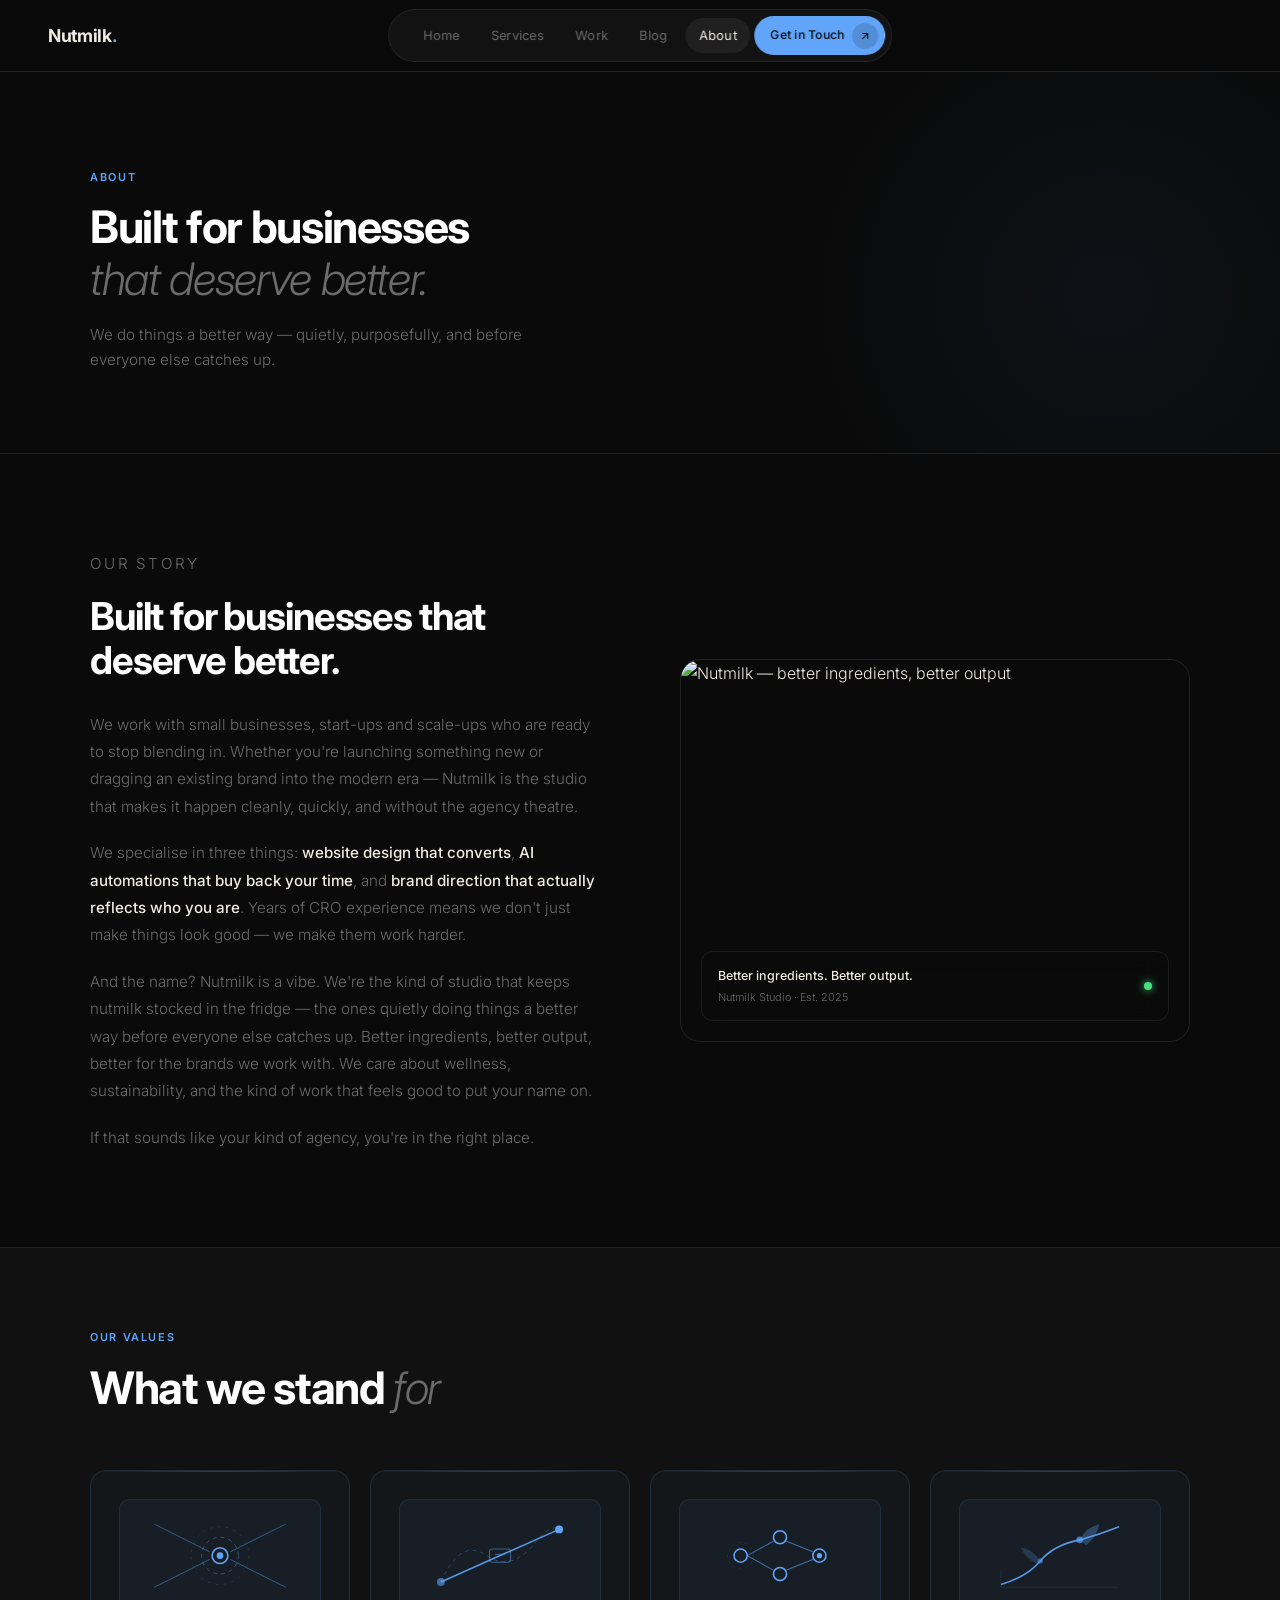
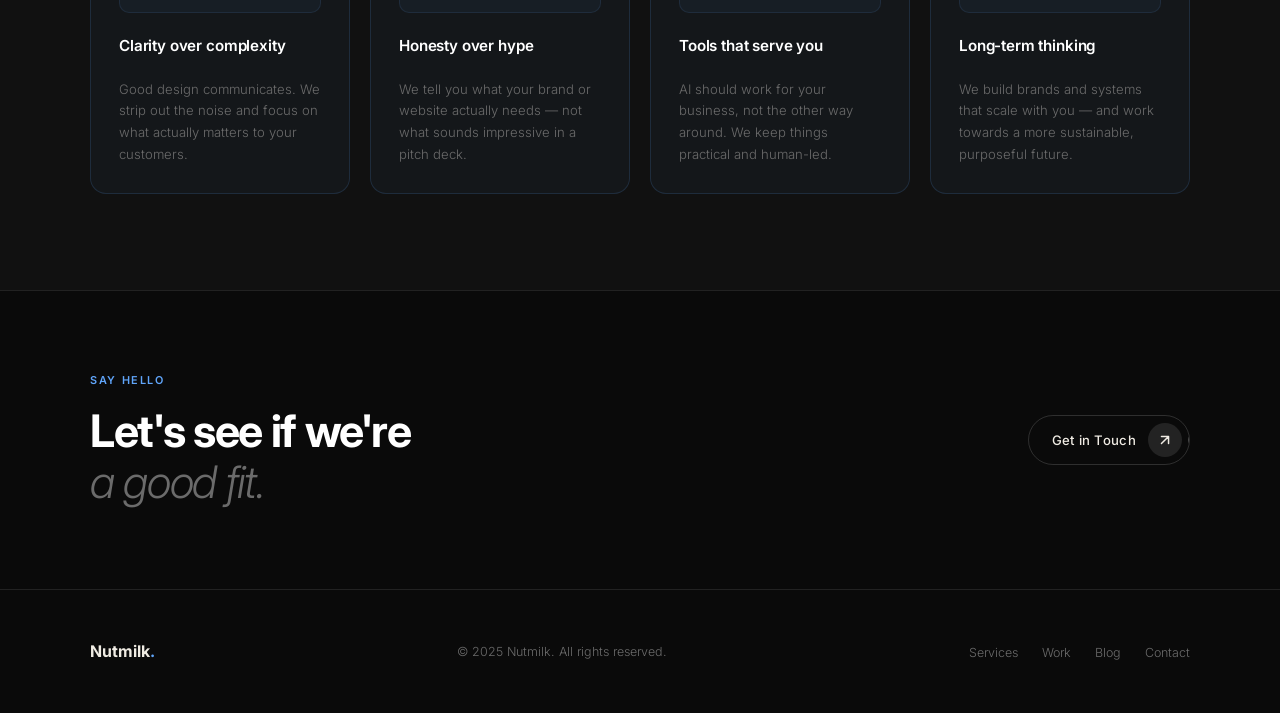
==== about.html @ 2cf490f9 "Update about.html" ====
<!DOCTYPE html>
<html lang="en">
<head>
  <meta charset="UTF-8" />
  <meta name="viewport" content="width=device-width, initial-scale=1.0" />
  <title>About — Nutmilk</title>
  <meta name="description" content="Nutmilk is a design and AI studio helping small businesses, start-ups and scale-ups grow with clarity and purpose." />
  <link rel="stylesheet" href="style.css" />
  <style>

    /* ── Page hero ─────────────────────────────── */
    .about-page-hero {
      padding: 6rem 2rem 5rem;
      border-bottom: 1px solid var(--border);
      position: relative;
      overflow: hidden;
    }
    .about-page-hero::before {
      content: '';
      position: absolute;
      top: -20%; right: -10%;
      width: 600px; height: 600px;
      background: radial-gradient(circle, rgba(96,165,250,0.05) 0%, transparent 70%);
      pointer-events: none;
    }
    .about-page-hero-inner {
      max-width: var(--max-w);
      margin: 0 auto;
    }

    /* ── Our Story ─────────────────────────────── */
    .story-section {
      padding: 6rem 2rem;
    }
    .story-inner {
      max-width: var(--max-w);
      margin: 0 auto;
      display: grid;
      grid-template-columns: 1fr 1fr;
      gap: 5rem;
      align-items: center;
    }
    .story-text {}
    .story-text .label { margin-bottom: 1rem; }
    .story-text h2 {
      font-size: clamp(1.8rem, 3vw, 2.6rem);
      font-weight: 700;
      letter-spacing: -0.03em;
      color: var(--white);
      line-height: 1.15;
      margin-bottom: 1.8rem;
    }
    .story-text p {
      font-size: 0.95rem;
      color: var(--text-muted);
      font-weight: 300;
      line-height: 1.8;
      margin-bottom: 1.2rem;
    }
    .story-text p:last-child { margin-bottom: 0; }
    .story-text strong { color: var(--text); font-weight: 500; }

    .story-image {
      position: relative;
    }
    .story-image-frame {
      width: 100%;
      aspect-ratio: 4/3;
      border-radius: 20px;
      overflow: hidden;
      border: 1px solid var(--border);
      position: relative;
    }
    .story-image-frame img {
      width: 100%;
      height: 100%;
      object-fit: cover;
      display: block;
    }
    .story-image-tag {
      position: absolute;
      bottom: 1.25rem;
      left: 1.25rem;
      right: 1.25rem;
      background: rgba(10,10,10,0.8);
      backdrop-filter: blur(12px);
      border: 1px solid rgba(255,255,255,0.08);
      border-radius: 12px;
      padding: 0.85rem 1rem;
      display: flex;
      align-items: center;
      justify-content: space-between;
    }
    .story-image-tag-text {
      font-size: 0.78rem;
      color: var(--text);
      font-weight: 500;
    }
    .story-image-tag-sub {
      font-size: 0.68rem;
      color: var(--text-muted);
      margin-top: 0.1rem;
      font-weight: 300;
    }
    .story-image-tag-dot {
      width: 8px; height: 8px;
      border-radius: 50%;
      background: #4ade80;
      box-shadow: 0 0 8px #4ade80;
      flex-shrink: 0;
      animation: pulse-green 2s ease infinite;
    }
    @keyframes pulse-green {
      0%, 100% { opacity: 1; }
      50% { opacity: 0.4; }
    }

    /* ── Values ────────────────────────────────── */
    .values-section {
      padding: 5rem 2rem 6rem;
      background: var(--bg-2);
      border-top: 1px solid var(--border);
    }
    .values-inner {
      max-width: var(--max-w);
      margin: 0 auto;
    }
    .values-header {
      margin-bottom: 3.5rem;
    }
    .values-grid {
      display: grid;
      grid-template-columns: repeat(4, 1fr);
      gap: 1.25rem;
    }
    .value-card {
      background: var(--accent-fill);
      border: 1px solid var(--accent-glow);
      border-radius: 16px;
      padding: 1.75rem;
      display: flex;
      flex-direction: column;
      gap: 1.25rem;
      position: relative;
      overflow: hidden;
      transition: border-color 0.3s, transform 0.3s var(--ease), background 0.3s;
    }
    .value-card::before {
      content: '';
      position: absolute;
      top: 0; left: 0; right: 0;
      height: 1px;
      background: linear-gradient(90deg, transparent, rgba(96,165,250,0.3), transparent);
    }
    .value-card:hover {
      background: rgba(96,165,250,0.07);
      border-color: rgba(96,165,250,0.3);
      transform: translateY(-3px);
    }
    .value-illustration {
      width: 100%;
      aspect-ratio: 16/9;
      border-radius: 10px;
      overflow: hidden;
      background: rgba(96,165,250,0.05);
      border: 1px solid rgba(96,165,250,0.1);
      display: flex;
      align-items: center;
      justify-content: center;
    }
    .value-illustration svg {
      width: 80%;
      height: 80%;
    }
    .value-card h4 {
      font-size: 0.95rem;
      font-weight: 600;
      color: var(--white);
      letter-spacing: -0.01em;
    }
    .value-card p {
      font-size: 0.82rem;
      color: var(--text-muted);
      font-weight: 300;
      line-height: 1.65;
    }

    /* ── CTA ───────────────────────────────────── */
    .about-cta {
      padding: 5rem 2rem;
      border-top: 1px solid var(--border);
    }
    .about-cta-inner {
      max-width: var(--max-w);
      margin: 0 auto;
      display: flex;
      align-items: center;
      justify-content: space-between;
      flex-wrap: wrap;
      gap: 2rem;
    }

    /* ── Responsive ────────────────────────────── */
    @media (max-width: 900px) {
      .values-grid { grid-template-columns: repeat(2, 1fr); }
    }
    @media (max-width: 768px) {
      .story-inner { grid-template-columns: 1fr; gap: 3rem; }
      .values-grid { grid-template-columns: 1fr 1fr; }
      .about-cta-inner { flex-direction: column; }
    }
    @media (max-width: 480px) {
      .values-grid { grid-template-columns: 1fr; }
    }
  </style>
</head>
<body>

  <nav>
    <a href="index.html" class="nav-logo">Nutmilk<span>.</span></a>
    <div class="nav-pill">
      <a href="index.html">Home</a>
      <a href="services.html">Services</a>
      <a href="work.html">Work</a>
      <a href="blog.html">Blog</a>
      <a href="about.html" class="active">About</a>
      <a href="contact.html" class="nav-cta"><span class="nav-cta-text">Get in Touch</span><span class="nav-cta-icon"><svg width="10" height="10" viewBox="0 0 14 14" fill="none"><path d="M2 7H12M12 7L7 2M12 7L7 12" stroke="currentColor" stroke-width="1.5" stroke-linecap="round" stroke-linejoin="round"/></svg></span></a>
    </div>
    <button class="nav-toggle" aria-label="Toggle menu" onclick="document.getElementById('mobileMenu').classList.toggle('open')">
      <span></span><span></span><span></span>
    </button>
  </nav>
  <div class="nav-mobile-menu" id="mobileMenu">
    <a href="index.html">Home</a>
    <a href="services.html">Services</a>
    <a href="work.html">Our Work</a>
    <a href="blog.html">Blog</a>
    <a href="about.html">About</a>
    <a href="contact.html">Get in Touch</a>
  </div>

  <main>

    <!-- PAGE HERO -->
    <div class="about-page-hero">
      <div class="about-page-hero-inner">
        <p class="label">About</p>
        <h1 class="section-title">Built for businesses<br /><em>that deserve better.</em></h1>
        <p class="section-sub">We do things a better way — quietly, purposefully, and before everyone else catches up.</p>
      </div>
    </div>

    <!-- OUR STORY -->
    <section class="story-section">
      <div class="story-inner">
        <div class="story-text">
          <p class="label">Our Story</p>
          <h2>Built for businesses that deserve better.</h2>
          <p>We work with small businesses, start-ups and scale-ups who are ready to stop blending in. Whether you're launching something new or dragging an existing brand into the modern era — Nutmilk is the studio that makes it happen cleanly, quickly, and without the agency theatre.</p>
          <p>We specialise in three things: <strong>website design that converts</strong>, <strong>AI automations that buy back your time</strong>, and <strong>brand direction that actually reflects who you are</strong>. Years of CRO experience means we don't just make things look good — we make them work harder.</p>
          <p>And the name? Nutmilk is a vibe. We're the kind of studio that keeps nutmilk stocked in the fridge — the ones quietly doing things a better way before everyone else catches up. Better ingredients, better output, better for the brands we work with. We care about wellness, sustainability, and the kind of work that feels good to put your name on.</p>
          <p>If that sounds like your kind of agency, you're in the right place.</p>
        </div>
        <div class="story-image">
          <div class="story-image-frame">
            <img src="images/about-fridge.png" alt="Nutmilk — better ingredients, better output" />
            <div class="story-image-tag">
              <div>
                <div class="story-image-tag-text">Better ingredients. Better output.</div>
                <div class="story-image-tag-sub">Nutmilk Studio · Est. 2025</div>
              </div>
              <div class="story-image-tag-dot"></div>
            </div>
          </div>
        </div>
      </div>
    </section>

    <!-- VALUES -->
    <section class="values-section">
      <div class="values-inner">
        <div class="values-header">
          <p class="label">Our Values</p>
          <h2 class="section-title">What we stand <em>for</em></h2>
        </div>
        <div class="values-grid">

          <!-- Value 1: Clarity -->
          <div class="value-card">
            <div class="value-illustration">
              <svg viewBox="0 0 120 68" fill="none" xmlns="http://www.w3.org/2000/svg">
                <!-- Abstract clarity: converging lines to a single point -->
                <circle cx="60" cy="34" r="6" stroke="#60a5fa" stroke-width="1.2"/>
                <circle cx="60" cy="34" r="14" stroke="#60a5fa" stroke-width="0.6" stroke-dasharray="3 3" opacity="0.5"/>
                <circle cx="60" cy="34" r="22" stroke="#60a5fa" stroke-width="0.4" stroke-dasharray="2 4" opacity="0.3"/>
                <line x1="10" y1="10" x2="52" y2="31" stroke="#60a5fa" stroke-width="0.8" opacity="0.4"/>
                <line x1="10" y1="58" x2="52" y2="37" stroke="#60a5fa" stroke-width="0.8" opacity="0.4"/>
                <line x1="110" y1="10" x2="68" y2="31" stroke="#60a5fa" stroke-width="0.8" opacity="0.4"/>
                <line x1="110" y1="58" x2="68" y2="37" stroke="#60a5fa" stroke-width="0.8" opacity="0.4"/>
                <circle cx="60" cy="34" r="2.5" fill="#60a5fa"/>
              </svg>
            </div>
            <h4>Clarity over complexity</h4>
            <p>Good design communicates. We strip out the noise and focus on what actually matters to your customers.</p>
          </div>

          <!-- Value 2: Honesty -->
          <div class="value-card">
            <div class="value-illustration">
              <svg viewBox="0 0 120 68" fill="none" xmlns="http://www.w3.org/2000/svg">
                <!-- Abstract honesty: two paths, one direct -->
                <path d="M15 54 Q30 20 50 34 Q70 48 90 20 Q100 10 105 14" stroke="#60a5fa" stroke-width="0.7" stroke-dasharray="3 3" opacity="0.35"/>
                <path d="M15 54 L105 14" stroke="#60a5fa" stroke-width="1.2" opacity="0.9"/>
                <circle cx="15" cy="54" r="3" fill="#60a5fa" opacity="0.6"/>
                <circle cx="105" cy="14" r="3" fill="#60a5fa"/>
                <rect x="52" y="29" width="16" height="10" rx="2" fill="none" stroke="#60a5fa" stroke-width="0.8" opacity="0.5"/>
                <line x1="56" y1="33" x2="64" y2="33" stroke="#60a5fa" stroke-width="0.8" opacity="0.5"/>
              </svg>
            </div>
            <h4>Honesty over hype</h4>
            <p>We tell you what your brand or website actually needs — not what sounds impressive in a pitch deck.</p>
          </div>

          <!-- Value 3: Tools -->
          <div class="value-card">
            <div class="value-illustration">
              <svg viewBox="0 0 120 68" fill="none" xmlns="http://www.w3.org/2000/svg">
                <!-- Abstract AI/tools: circuit nodes -->
                <circle cx="30" cy="34" r="5" stroke="#60a5fa" stroke-width="1.2"/>
                <circle cx="60" cy="20" r="5" stroke="#60a5fa" stroke-width="1.2"/>
                <circle cx="60" cy="48" r="5" stroke="#60a5fa" stroke-width="1.2"/>
                <circle cx="90" cy="34" r="5" stroke="#60a5fa" stroke-width="1.2"/>
                <circle cx="90" cy="34" r="2" fill="#60a5fa"/>
                <line x1="35" y1="34" x2="55" y2="23" stroke="#60a5fa" stroke-width="0.8" opacity="0.6"/>
                <line x1="35" y1="34" x2="55" y2="45" stroke="#60a5fa" stroke-width="0.8" opacity="0.6"/>
                <line x1="65" y1="23" x2="85" y2="31" stroke="#60a5fa" stroke-width="0.8" opacity="0.6"/>
                <line x1="65" y1="45" x2="85" y2="37" stroke="#60a5fa" stroke-width="0.8" opacity="0.6"/>
                <circle cx="30" cy="34" r="10" stroke="#60a5fa" stroke-width="0.4" stroke-dasharray="2 3" opacity="0.25"/>
              </svg>
            </div>
            <h4>Tools that serve you</h4>
            <p>AI should work for your business, not the other way around. We keep things practical and human-led.</p>
          </div>

          <!-- Value 4: Sustainability -->
          <div class="value-card">
            <div class="value-illustration">
              <svg viewBox="0 0 120 68" fill="none" xmlns="http://www.w3.org/2000/svg">
                <!-- Abstract growth/sustainability: upward curve with leaves -->
                <path d="M15 56 Q35 50 45 38 Q55 26 75 22 Q90 18 105 12" stroke="#60a5fa" stroke-width="1.2" opacity="0.9"/>
                <path d="M75 22 Q80 12 90 10 Q88 20 80 26 Q78 24 75 22Z" fill="#60a5fa" opacity="0.3"/>
                <path d="M45 38 Q38 28 30 28 Q34 36 42 40 Q44 40 45 38Z" fill="#60a5fa" opacity="0.2"/>
                <circle cx="75" cy="22" r="2.5" fill="#60a5fa" opacity="0.7"/>
                <circle cx="45" cy="38" r="2" fill="#60a5fa" opacity="0.5"/>
                <line x1="15" y1="58" x2="105" y2="58" stroke="#60a5fa" stroke-width="0.5" opacity="0.2"/>
                <line x1="15" y1="44" x2="15" y2="58" stroke="#60a5fa" stroke-width="0.5" opacity="0.2"/>
              </svg>
            </div>
            <h4>Long-term thinking</h4>
            <p>We build brands and systems that scale with you — and work towards a more sustainable, purposeful future.</p>
          </div>

        </div>
      </div>
    </section>

    <!-- CTA -->
    <div class="about-cta">
      <div class="about-cta-inner">
        <div>
          <p class="label">Say hello</p>
          <h2 class="section-title" style="margin-bottom:0;">Let's see if we're<br /><em>a good fit.</em></h2>
        </div>
        <a href="contact.html" class="btn-pill">
          <span class="btn-pill-text">Get in Touch</span>
          <span class="btn-pill-icon">
            <svg width="14" height="14" viewBox="0 0 14 14" fill="none"><path d="M2 7H12M12 7L7 2M12 7L7 12" stroke="currentColor" stroke-width="1.5" stroke-linecap="round" stroke-linejoin="round"/></svg>
          </span>
        </a>
      </div>
    </div>

  </main>

  <footer>
    <div class="footer-inner">
      <div class="footer-logo">Nutmilk<span>.</span></div>
      <p class="footer-copy">&copy; 2025 Nutmilk. All rights reserved.</p>
      <ul class="footer-links">
        <li><a href="services.html">Services</a></li>
        <li><a href="work.html">Work</a></li>
        <li><a href="blog.html">Blog</a></li>
        <li><a href="contact.html">Contact</a></li>
      </ul>
    </div>
  </footer>

</body>
</html>
---- style.css ----
@import url('https://fonts.googleapis.com/css2?family=Inter:wght@300;400;500;600;700&display=swap');

/* ── Variables ─────────────────────────────────── */
:root {
  --bg:        #0a0a0a;
  --bg-2:      #111111;
  --bg-3:      #181818;
  --border:    #222222;
  --text:      #f0ece4;
  --text-muted:#6b6b6b;
  --accent:    #60a5fa;
  --accent-dim:#3b82f6;
  --accent-glow: rgba(96, 165, 250, 0.15);
  --accent-fill: rgba(96, 165, 250, 0.04);
  --white:     #ffffff;

  --font-display: 'Inter', sans-serif;
  --font-body:    'Inter', sans-serif;

  --max-w: 1100px;
  --nav-h: 72px;

  --ease: cubic-bezier(0.16, 1, 0.3, 1);
}

/* ── Reset ─────────────────────────────────────── */
*, *::before, *::after { box-sizing: border-box; margin: 0; padding: 0; }
html { scroll-behavior: smooth; }
body {
  background: var(--bg);
  color: var(--text);
  font-family: var(--font-body);
  font-size: 1rem;
  line-height: 1.7;
  font-weight: 300;
  -webkit-font-smoothing: antialiased;
}
img { display: block; max-width: 100%; }
a { color: inherit; text-decoration: none; }
ul { list-style: none; }

/* ── Nav ───────────────────────────────────────── */
nav {
  position: fixed;
  top: 0; left: 0; right: 0;
  z-index: 100;
  height: var(--nav-h);
  display: flex;
  align-items: center;
  justify-content: space-between;
  padding: 0 3rem;
  background: rgba(10,10,10,0.95);
  backdrop-filter: blur(16px);
  -webkit-backdrop-filter: blur(16px);
  border-bottom: 1px solid var(--border);
  transition: background 0.3s;
}
.nav-logo {
  font-family: var(--font-body);
  font-size: 1.1rem;
  font-weight: 700;
  letter-spacing: -0.02em;
  color: var(--text);
  z-index: 2;
}
.nav-logo span { color: var(--accent); }

/* Floating pill */
.nav-pill {
  position: absolute;
  left: 50%;
  transform: translateX(-50%);
  display: flex;
  align-items: center;
  gap: 0.25rem;
  background: rgba(20,20,20,0.85);
  backdrop-filter: blur(16px);
  border: 1px solid rgba(255,255,255,0.08);
  border-radius: 999px;
  padding: 0.35rem 0.35rem 0.35rem 1.25rem;
}
.nav-pill a {
  font-size: 0.8rem;
  font-weight: 400;
  letter-spacing: 0.02em;
  color: var(--text-muted);
  padding: 0.4rem 0.85rem;
  border-radius: 999px;
  transition: color 0.2s, background 0.2s;
  white-space: nowrap;
}
.nav-pill a:hover,
.nav-pill a.active {
  color: var(--text);
  background: rgba(255,255,255,0.06);
}
.nav-pill .nav-cta {
  position: relative !important;
  display: inline-flex !important;
  align-items: center !important;
  gap: 0.5rem !important;
  font-size: 0.75rem !important;
  font-weight: 500 !important;
  color: var(--bg) !important;
  background: var(--accent) !important;
  padding: 0.42rem 0.42rem 0.42rem 1rem !important;
  border-radius: 999px !important;
  letter-spacing: 0.02em !important;
  overflow: hidden !important;
  transition: background 0.2s !important;
  white-space: nowrap !important;
}
.nav-pill .nav-cta::before {
  content: '' !important;
  position: absolute !important;
  inset: 0 !important;
  background: #ffffff !important;
  transform: translateX(100%) !important;
  transition: transform 0.4s cubic-bezier(0.16, 1, 0.3, 1) !important;
  border-radius: 999px !important;
}
.nav-pill .nav-cta:hover::before { transform: translateX(0) !important; }
.nav-pill .nav-cta:hover { color: var(--bg) !important; background: var(--accent) !important; }
.nav-cta-text { position: relative; z-index: 1; }
.nav-cta-icon {
  position: relative;
  z-index: 1;
  display: inline-flex;
  align-items: center;
  justify-content: center;
  width: 26px;
  height: 26px;
  border-radius: 50%;
  background: rgba(0,0,0,0.15);
  flex-shrink: 0;
  transition: background 0.3s;
}
.nav-cta-icon svg {
  transform: rotate(-45deg);
  transition: transform 0.4s cubic-bezier(0.16, 1, 0.3, 1);
}
.nav-pill .nav-cta:hover .nav-cta-icon { background: rgba(0,0,0,0.2); }
.nav-pill .nav-cta:hover .nav-cta-icon svg { transform: rotate(0deg); }

/* Mobile nav toggle */
.nav-toggle {
  display: none;
  flex-direction: column;
  gap: 5px;
  cursor: pointer;
  background: none;
  border: none;
  padding: 4px;
  z-index: 2;
}
.nav-toggle span {
  display: block;
  width: 24px;
  height: 1.5px;
  background: var(--text);
  transition: transform 0.3s var(--ease), opacity 0.3s;
}
.nav-mobile-menu {
  display: none;
  flex-direction: column;
  position: fixed;
  top: var(--nav-h);
  left: 0; right: 0;
  background: rgba(10,10,10,0.97);
  backdrop-filter: blur(16px);
  -webkit-backdrop-filter: blur(16px);
  border-bottom: 1px solid var(--border);
  padding: 1.5rem 2rem 2rem;
  gap: 1.25rem;
  z-index: 99;
}
.nav-mobile-menu.open { display: flex; }
.nav-mobile-menu a {
  font-size: 0.9rem;
  color: var(--text-muted);
  font-weight: 400;
}
.nav-mobile-menu a:hover { color: var(--text); }

/* ── Page wrapper ──────────────────────────────── */
main { padding-top: var(--nav-h); }
.container {
  max-width: var(--max-w);
  margin: 0 auto;
  padding: 0 2rem;
}
.section { padding: 6rem 0; }
.section-sm { padding: 3rem 0; }

/* ── Hero ──────────────────────────────────────── */
.hero {
  min-height: calc(100vh - var(--nav-h));
  display: flex;
  align-items: center;
  position: relative;
  overflow: hidden;
  padding: 5rem 2rem 4rem;
}
.hero::before {
  content: '';
  position: absolute;
  top: -20%;
  right: -5%;
  width: 700px;
  height: 700px;
  background: radial-gradient(circle, rgba(96,165,250,0.05) 0%, transparent 65%);
  pointer-events: none;
}
.hero::after {
  content: '';
  position: absolute;
  bottom: -20%;
  left: -5%;
  width: 500px;
  height: 500px;
  background: radial-gradient(circle, rgba(96,165,250,0.03) 0%, transparent 70%);
  pointer-events: none;
}
.hero-inner {
  max-width: var(--max-w);
  margin: 0 auto;
  width: 100%;
  display: grid;
  grid-template-columns: 1fr 1fr;
  gap: 4rem;
  align-items: center;
}
.hero-left {}
.hero-right {
  position: relative;
}
.hero-image-frame {
  width: 100%;
  aspect-ratio: 3/4;
  border-radius: 24px;
  background: var(--bg-3);
  border: 1px solid var(--border);
  overflow: hidden;
  position: relative;
}
.hero-image-frame img {
  width: 100%;
  height: 100%;
  object-fit: cover;
}
.hero-image-placeholder {
  width: 100%;
  height: 100%;
  display: flex;
  flex-direction: column;
  align-items: center;
  justify-content: center;
  gap: 0.75rem;
  color: var(--text-muted);
}
.hero-image-placeholder svg {
  opacity: 0.3;
}
.hero-image-placeholder p {
  font-size: 0.72rem;
  letter-spacing: 0.1em;
  text-transform: uppercase;
  opacity: 0.4;
}
.hero-image-tag {
  position: absolute;
  bottom: 1.25rem;
  left: 1.25rem;
  right: 1.25rem;
  background: rgba(10,10,10,0.75);
  backdrop-filter: blur(12px);
  border: 1px solid rgba(255,255,255,0.08);
  border-radius: 12px;
  padding: 0.85rem 1rem;
  display: flex;
  align-items: center;
  justify-content: space-between;
}
.hero-image-tag-text {
  font-size: 0.78rem;
  color: var(--text);
  font-weight: 500;
}
.hero-image-tag-sub {
  font-size: 0.68rem;
  color: var(--text-muted);
  margin-top: 0.1rem;
}
.hero-image-tag-dot {
  width: 8px;
  height: 8px;
  border-radius: 50%;
  background: #4ade80;
  box-shadow: 0 0 8px #4ade80;
  flex-shrink: 0;
}

/* ── Buttons ───────────────────────────────────── */
.btn {
  display: inline-block;
  padding: 0.85rem 2rem;
  font-family: var(--font-body);
  font-size: 0.8rem;
  font-weight: 500;
  letter-spacing: 0.04em;
  border-radius: 999px;
  transition: all 0.2s var(--ease);
  cursor: pointer;
  border: none;
}
.btn-primary { background: var(--accent); color: var(--bg); }
.btn-primary:hover { background: var(--accent-dim); }
.btn-ghost {
  background: transparent;
  color: var(--text-muted);
  border: 1px solid var(--border);
}
.btn-ghost:hover { border-color: rgba(255,255,255,0.2); color: var(--text); }

/* Pill CTA button */
.btn-pill {
  position: relative;
  display: inline-flex;
  align-items: center;
  justify-content: space-between;
  gap: 0.75rem;
  background: transparent;
  border: 1px solid rgba(255,255,255,0.15);
  border-radius: 999px;
  padding: 0.45rem 0.45rem 0.45rem 1.4rem;
  font-family: var(--font-body);
  font-size: 0.82rem;
  font-weight: 500;
  letter-spacing: 0.02em;
  color: var(--text);
  overflow: hidden;
  transition: border-color 0.3s, color 0.3s;
  cursor: pointer;
  text-decoration: none;
}
.btn-pill::before {
  content: '';
  position: absolute;
  inset: 0;
  background: #ffffff;
  transform: translateX(100%);
  transition: transform 0.4s cubic-bezier(0.16, 1, 0.3, 1);
  border-radius: 999px;
}
.btn-pill:hover::before { transform: translateX(0); }
.btn-pill:hover { border-color: #ffffff; color: #0a0a0a; }
.btn-pill-text {
  position: relative;
  z-index: 1;
  transition: color 0.3s;
}
.btn-pill:hover .btn-pill-text { color: #0a0a0a; }
.btn-pill-icon {
  position: relative;
  z-index: 1;
  display: flex;
  align-items: center;
  justify-content: center;
  width: 34px;
  height: 34px;
  border-radius: 50%;
  background: rgba(255,255,255,0.1);
  color: var(--text);
  transition: background 0.3s, color 0.3s;
  flex-shrink: 0;
}
.btn-pill-icon svg {
  transform: rotate(-45deg);
  transition: transform 0.4s cubic-bezier(0.16, 1, 0.3, 1);
}
.btn-pill:hover .btn-pill-icon { background: #0a0a0a; color: #ffffff; }
.btn-pill:hover .btn-pill-icon svg { transform: rotate(0deg); }

/* ── Marquee ───────────────────────────────────── */
.marquee-wrap {
  border-top: 1px solid var(--border);
  border-bottom: 1px solid var(--border);
  padding: 1rem 0;
  overflow: hidden;
  background: var(--bg-2);
}
.marquee-track {
  display: flex;
  gap: 3rem;
  white-space: nowrap;
  animation: marquee 28s linear infinite;
}
.marquee-item {
  font-size: 0.72rem;
  font-weight: 500;
  letter-spacing: 0.12em;
  text-transform: uppercase;
  color: var(--text-muted);
  flex-shrink: 0;
}
.marquee-item span { color: var(--accent); margin-right: 3rem; }

/* ── Section labels ────────────────────────────── */
.label {
  font-size: 0.68rem;
  font-weight: 600;
  letter-spacing: 0.15em;
  text-transform: uppercase;
  color: var(--accent);
  margin-bottom: 1rem;
}
.section-title {
  font-family: var(--font-display);
  font-size: clamp(1.8rem, 3.5vw, 2.8rem);
  line-height: 1.15;
  letter-spacing: -0.03em;
  font-weight: 700;
  color: var(--white);
  margin-bottom: 1rem;
}
.section-title em { font-style: italic; color: var(--text-muted); font-weight: 300; }
.section-sub {
  font-size: 0.95rem;
  color: var(--text-muted);
  max-width: 48ch;
  line-height: 1.7;
  font-weight: 300;
}

/* ── Cards ─────────────────────────────────────── */
.card-grid {
  display: grid;
  grid-template-columns: repeat(auto-fit, minmax(300px, 1fr));
  gap: 1.25rem;
  margin-top: 3.5rem;
}
.card {
  background: var(--accent-fill);
  border: 1px solid var(--accent-glow);
  border-radius: 16px;
  padding: 2.5rem;
  transition: background 0.3s, border-color 0.3s, transform 0.3s var(--ease);
  position: relative;
  overflow: hidden;
}
.card::before {
  content: '';
  position: absolute;
  top: 0; left: 0; right: 0;
  height: 1px;
  background: linear-gradient(90deg, transparent, rgba(96,165,250,0.3), transparent);
}
.card:hover {
  background: rgba(96,165,250,0.07);
  border-color: rgba(96,165,250,0.3);
  transform: translateY(-3px);
}
.card-num {
  font-size: 0.68rem;
  font-weight: 600;
  letter-spacing: 0.12em;
  color: var(--accent);
  margin-bottom: 1.5rem;
  display: block;
  text-transform: uppercase;
}
.card h3 {
  font-size: 1.2rem;
  font-weight: 600;
  letter-spacing: -0.02em;
  color: var(--white);
  margin-bottom: 0.75rem;
}
.card p { font-size: 0.88rem; color: var(--text-muted); line-height: 1.7; font-weight: 300; }

/* ── Work grid ─────────────────────────────────── */
.work-grid {
  display: grid;
  grid-template-columns: repeat(auto-fit, minmax(320px, 1fr));
  gap: 1.5rem;
  margin-top: 4rem;
}
.work-item {
  position: relative;
  aspect-ratio: 4/3;
  background: var(--bg-3);
  border: 1px solid var(--border);
  overflow: hidden;
  border-radius: 16px;
}
.work-placeholder {
  width: 100%;
  height: 100%;
  display: flex;
  align-items: center;
  justify-content: center;
  font-size: 0.72rem;
  letter-spacing: 0.1em;
  text-transform: uppercase;
  color: var(--border);
}
.work-overlay {
  position: absolute;
  inset: 0;
  background: rgba(10,10,10,0.85);
  display: flex;
  flex-direction: column;
  justify-content: flex-end;
  padding: 1.5rem;
  opacity: 0;
  transition: opacity 0.3s var(--ease);
}
.work-item:hover .work-overlay { opacity: 1; }
.work-overlay h4 { font-size: 1.05rem; font-weight: 600; color: var(--white); margin-bottom: 0.25rem; }
.work-overlay p { font-size: 0.8rem; color: var(--text-muted); }

/* ── Blog list ─────────────────────────────────── */
.blog-list { margin-top: 4rem; display: flex; flex-direction: column; border-top: 1px solid var(--border); }
.blog-item {
  display: flex;
  align-items: baseline;
  justify-content: space-between;
  gap: 2rem;
  padding: 1.8rem 0;
  border-bottom: 1px solid var(--border);
  transition: opacity 0.2s;
}
.blog-item:hover { opacity: 0.7; }
.blog-item-left { flex: 1; }
.blog-tag { font-size: 0.68rem; font-weight: 600; letter-spacing: 0.12em; text-transform: uppercase; color: var(--accent); margin-bottom: 0.4rem; }
.blog-item h3 { font-size: 1.1rem; font-weight: 600; color: var(--white); letter-spacing: -0.01em; }
.blog-item-date { font-size: 0.78rem; color: var(--text-muted); white-space: nowrap; }

/* ── Form ──────────────────────────────────────── */
.form-wrap { max-width: 600px; margin-top: 4rem; }
.form-row { margin-bottom: 1.5rem; }
.form-row label { display: block; font-size: 0.72rem; font-weight: 500; letter-spacing: 0.1em; text-transform: uppercase; color: var(--text-muted); margin-bottom: 0.5rem; }
.form-row input,
.form-row textarea,
.form-row select {
  width: 100%;
  background: var(--accent-fill);
  border: 1px solid var(--accent-glow);
  color: var(--text);
  font-family: var(--font-body);
  font-size: 0.95rem;
  font-weight: 300;
  padding: 0.85rem 1rem;
  border-radius: 12px;
  outline: none;
  transition: border-color 0.2s;
  appearance: none;
}
.form-row input:focus,
.form-row textarea:focus,
.form-row select:focus { border-color: var(--accent); }
.form-row textarea { resize: vertical; min-height: 140px; }

/* ── Page hero ─────────────────────────────────── */
.page-hero { padding: 5rem 2rem 4rem; border-bottom: 1px solid var(--border); }
.page-hero-inner { max-width: var(--max-w); margin: 0 auto; }

/* ── About ─────────────────────────────────────── */
.about-grid { display: grid; grid-template-columns: 1fr 1fr; gap: 5rem; align-items: start; margin-top: 4rem; }
.about-values { margin-top: 3rem; display: flex; flex-direction: column; gap: 1.5rem; }
.about-value { display: flex; gap: 1.2rem; align-items: flex-start; }
.about-value-num { font-size: 0.68rem; font-weight: 600; color: var(--accent); flex-shrink: 0; padding-top: 4px; letter-spacing: 0.1em; }
.about-value h4 { font-size: 0.95rem; font-weight: 600; color: var(--white); margin-bottom: 0.2rem; }
.about-value p { font-size: 0.88rem; color: var(--text-muted); font-weight: 300; }

/* ── Footer ────────────────────────────────────── */
footer { border-top: 1px solid var(--border); padding: 3rem 2rem; }
.footer-inner { max-width: var(--max-w); margin: 0 auto; display: flex; align-items: center; justify-content: space-between; flex-wrap: wrap; gap: 1rem; }
.footer-logo { font-size: 1rem; font-weight: 700; color: var(--text); }
.footer-logo span { color: var(--accent); }
.footer-copy { font-size: 0.78rem; color: var(--text-muted); }
.footer-links { display: flex; gap: 1.5rem; }
.footer-links a { font-size: 0.78rem; color: var(--text-muted); transition: color 0.2s; }
.footer-links a:hover { color: var(--text); }

/* ── Divider ───────────────────────────────────── */
.divider { border: none; border-top: 1px solid var(--border); margin: 0; }

/* ── Animations ────────────────────────────────── */
@keyframes fadeUp {
  from { opacity: 0; transform: translateY(24px); }
  to   { opacity: 1; transform: translateY(0); }
}
@keyframes marquee {
  from { transform: translateX(0); }
  to   { transform: translateX(-50%); }
}

/* ── Responsive ────────────────────────────────── */
@media (max-width: 768px) {
  .nav-pill { display: none; }
  .nav-toggle { display: flex; }
  .hero-inner { grid-template-columns: 1fr; }
  .hero-right { display: none; }
  .about-grid { grid-template-columns: 1fr; gap: 3rem; }
  .card-grid { grid-template-columns: 1fr; }
  .footer-inner { flex-direction: column; align-items: flex-start; gap: 1rem; }
}
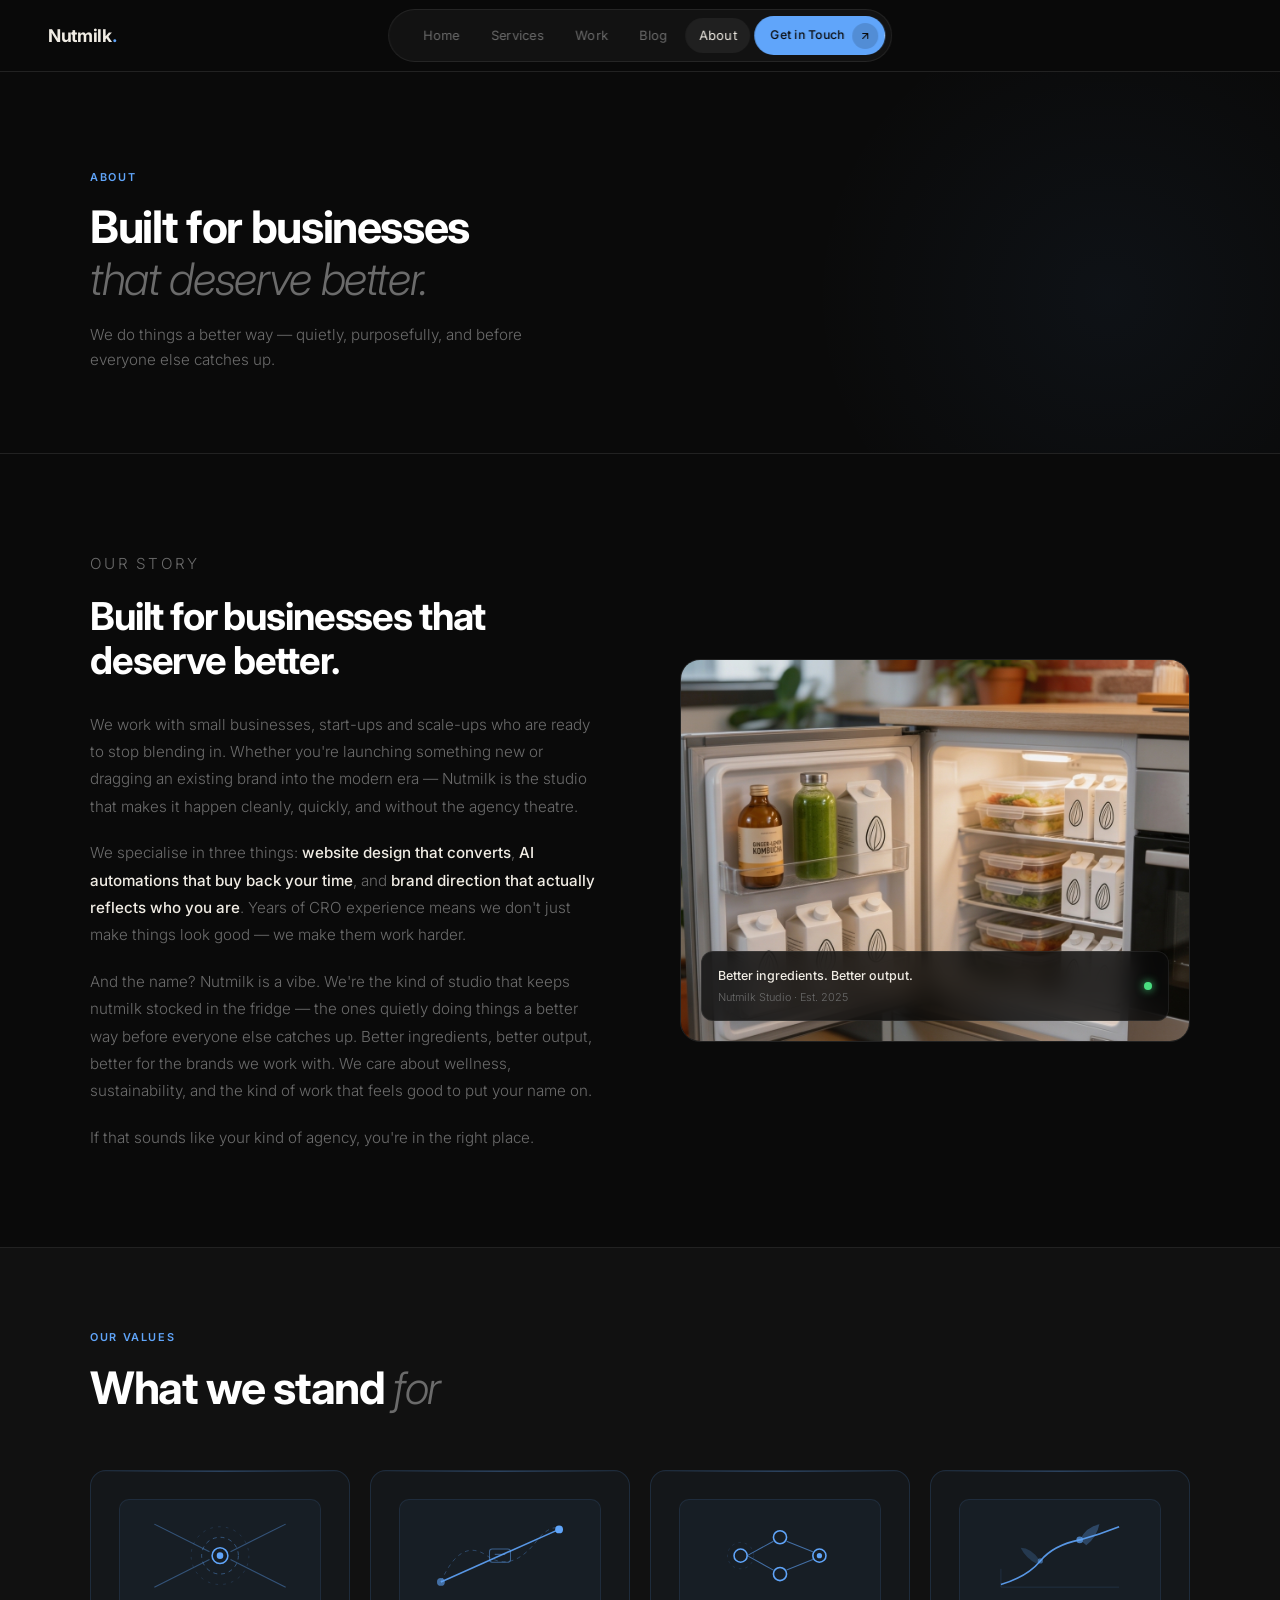
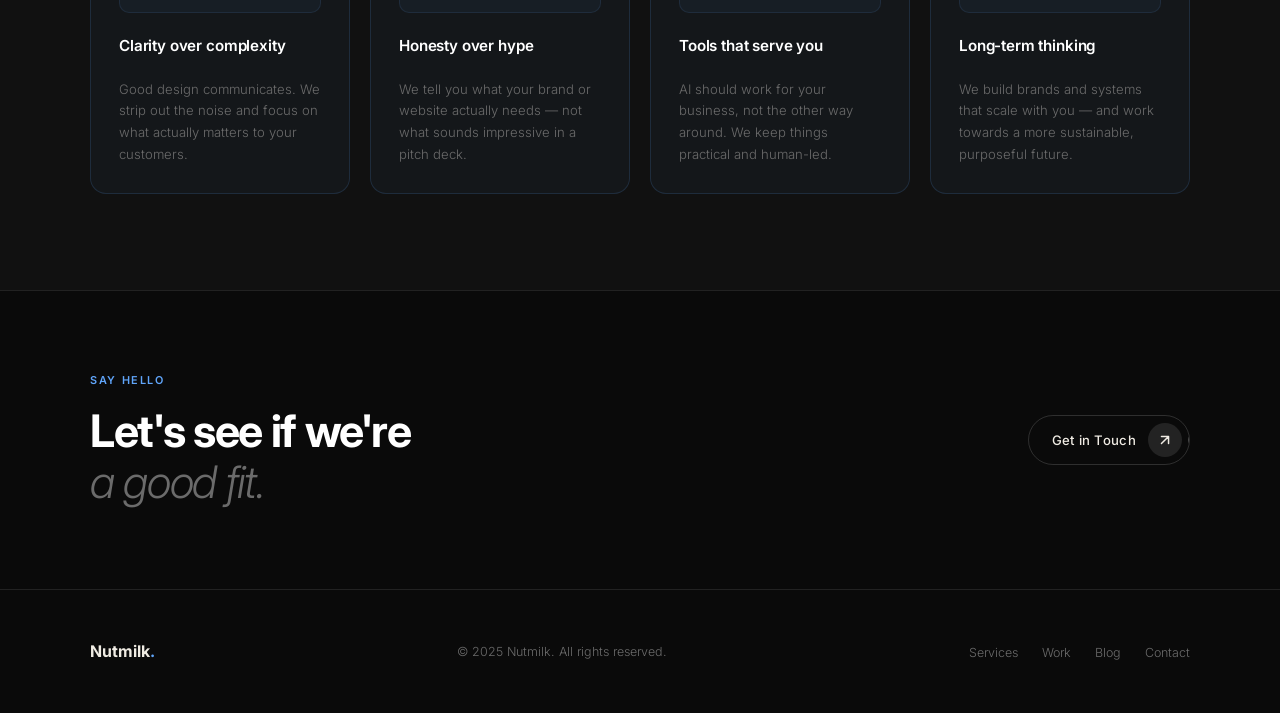
==== commit ac58d59c: "Update about.html" ====
--- a/about.html
+++ b/about.html
@@ -263,7 +263,7 @@
         </div>
         <div class="story-image">
           <div class="story-image-frame">
-            <img src="images/about-fridge.png" alt="Nutmilk — better ingredients, better output" />
+            <img src="nutmilk-about-fridge.png" alt="Nutmilk — better ingredients, better output" />
             <div class="story-image-tag">
               <div>
                 <div class="story-image-tag-text">Better ingredients. Better output.</div>
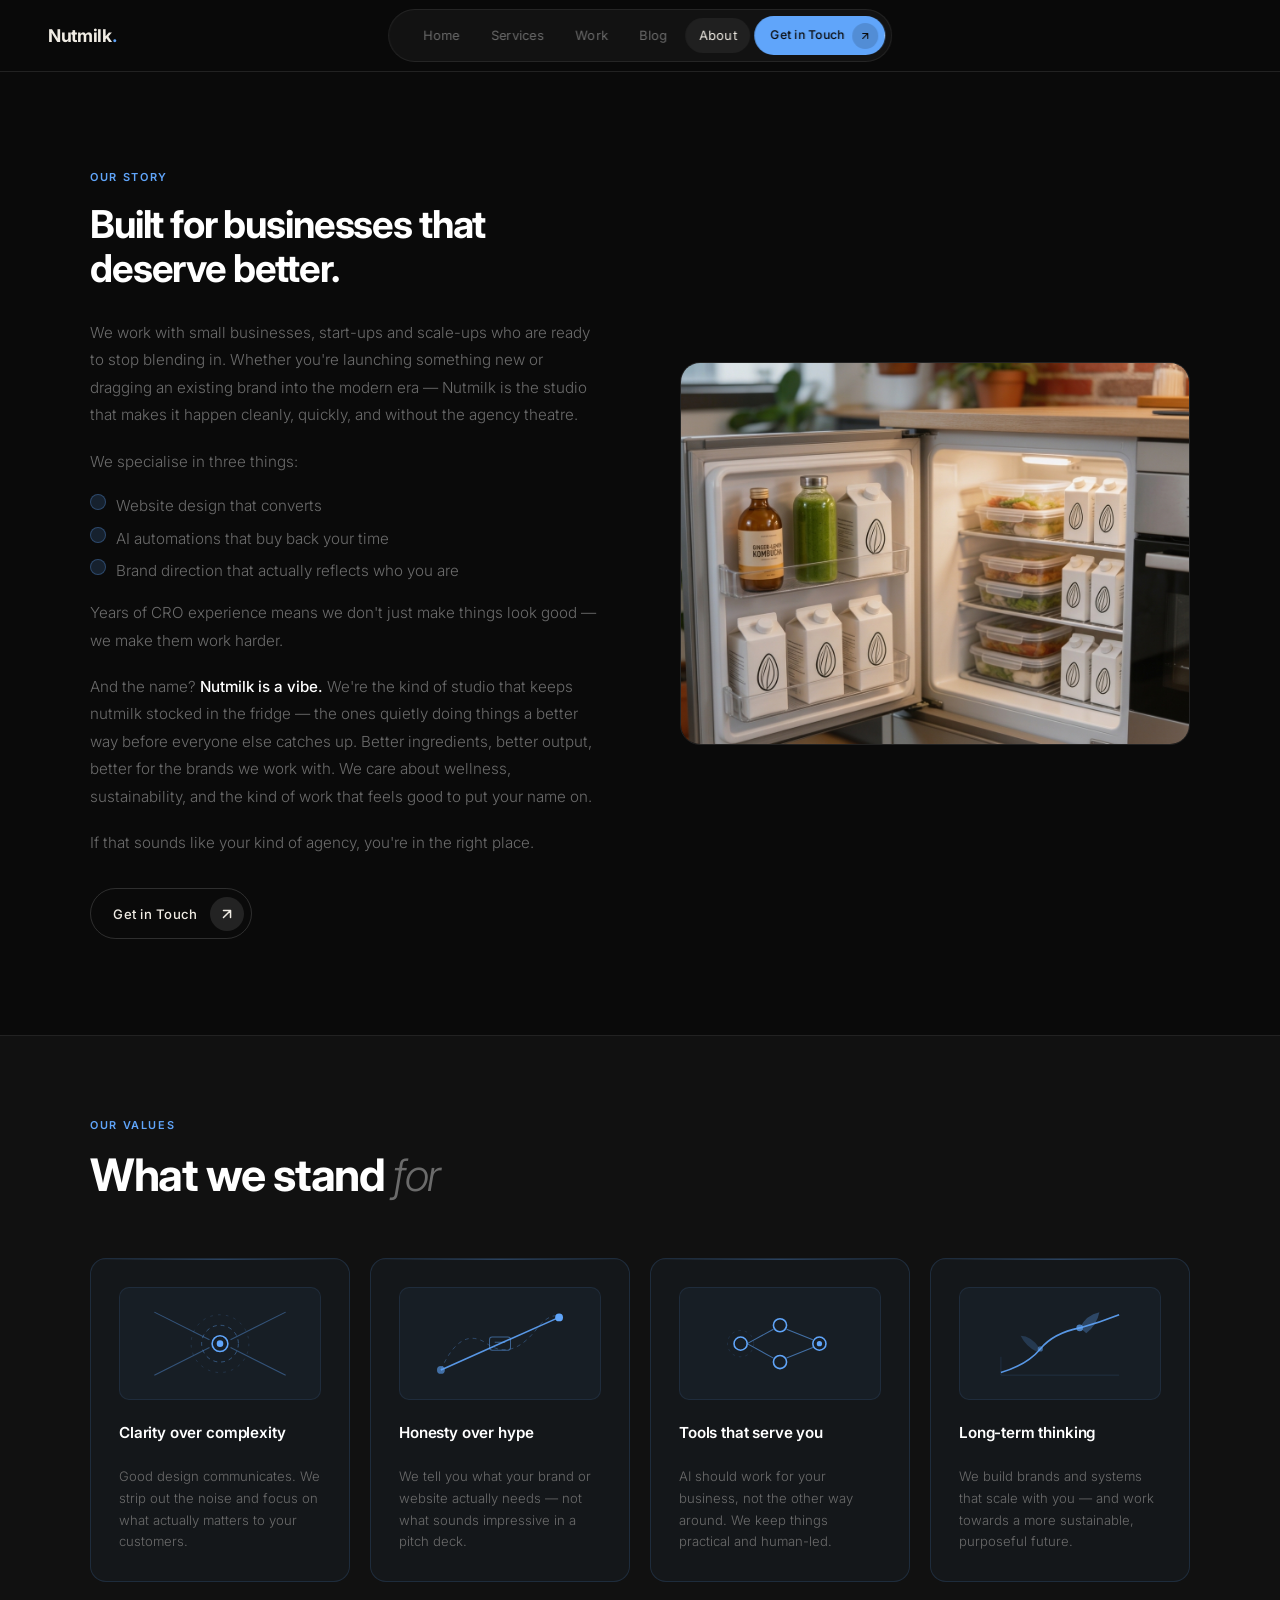
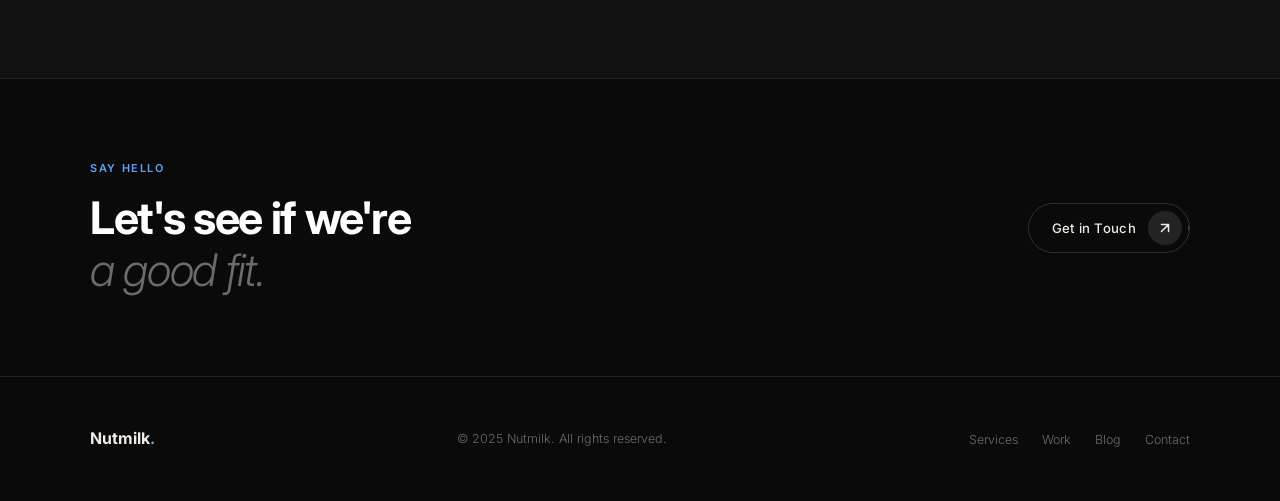
==== commit 49da1900: "Update about.html" ====
--- a/about.html
+++ b/about.html
@@ -241,36 +241,45 @@
 
   <main>
 
-    <!-- PAGE HERO -->
-    <div class="about-page-hero">
-      <div class="about-page-hero-inner">
-        <p class="label">About</p>
-        <h1 class="section-title">Built for businesses<br /><em>that deserve better.</em></h1>
-        <p class="section-sub">We do things a better way — quietly, purposefully, and before everyone else catches up.</p>
-      </div>
     </div>
 
     <!-- OUR STORY -->
     <section class="story-section">
       <div class="story-inner">
         <div class="story-text">
-          <p class="label">Our Story</p>
+          <p style="font-family:'Inter',sans-serif; font-weight:600; font-size:11px; line-height:18px; color:rgb(96,165,250); letter-spacing:0.15em; text-transform:uppercase; margin-bottom:1rem;">Our Story</p>
           <h2>Built for businesses that deserve better.</h2>
           <p>We work with small businesses, start-ups and scale-ups who are ready to stop blending in. Whether you're launching something new or dragging an existing brand into the modern era — Nutmilk is the studio that makes it happen cleanly, quickly, and without the agency theatre.</p>
-          <p>We specialise in three things: <strong>website design that converts</strong>, <strong>AI automations that buy back your time</strong>, and <strong>brand direction that actually reflects who you are</strong>. Years of CRO experience means we don't just make things look good — we make them work harder.</p>
-          <p>And the name? Nutmilk is a vibe. We're the kind of studio that keeps nutmilk stocked in the fridge — the ones quietly doing things a better way before everyone else catches up. Better ingredients, better output, better for the brands we work with. We care about wellness, sustainability, and the kind of work that feels good to put your name on.</p>
+          <p>We specialise in three things:</p>
+          <ul style="margin:0.75rem 0 1rem 0; padding:0; list-style:none; display:flex; flex-direction:column; gap:0.5rem;">
+            <li style="display:flex; align-items:flex-start; gap:0.6rem; font-size:0.95rem; color:var(--text-muted); font-weight:300; line-height:1.6;">
+              <span style="width:16px; height:16px; border-radius:50%; background:rgba(96,165,250,0.15); border:1px solid rgba(96,165,250,0.3); background-image:url("data:image/svg+xml,%3Csvg width='8' height='8' viewBox='0 0 8 8' fill='none' xmlns='http://www.w3.org/2000/svg'%3E%3Cpath d='M1.5 4L3 5.5L6.5 2' stroke='%2360a5fa' stroke-width='1.2' stroke-linecap='round' stroke-linejoin='round'/%3E%3C/svg%3E"); background-repeat:no-repeat; background-position:center; flex-shrink:0; margin-top:2px; display:inline-block;"></span>
+              Website design that converts
+            </li>
+            <li style="display:flex; align-items:flex-start; gap:0.6rem; font-size:0.95rem; color:var(--text-muted); font-weight:300; line-height:1.6;">
+              <span style="width:16px; height:16px; border-radius:50%; background:rgba(96,165,250,0.15); border:1px solid rgba(96,165,250,0.3); background-image:url("data:image/svg+xml,%3Csvg width='8' height='8' viewBox='0 0 8 8' fill='none' xmlns='http://www.w3.org/2000/svg'%3E%3Cpath d='M1.5 4L3 5.5L6.5 2' stroke='%2360a5fa' stroke-width='1.2' stroke-linecap='round' stroke-linejoin='round'/%3E%3C/svg%3E"); background-repeat:no-repeat; background-position:center; flex-shrink:0; margin-top:2px; display:inline-block;"></span>
+              AI automations that buy back your time
+            </li>
+            <li style="display:flex; align-items:flex-start; gap:0.6rem; font-size:0.95rem; color:var(--text-muted); font-weight:300; line-height:1.6;">
+              <span style="width:16px; height:16px; border-radius:50%; background:rgba(96,165,250,0.15); border:1px solid rgba(96,165,250,0.3); background-image:url("data:image/svg+xml,%3Csvg width='8' height='8' viewBox='0 0 8 8' fill='none' xmlns='http://www.w3.org/2000/svg'%3E%3Cpath d='M1.5 4L3 5.5L6.5 2' stroke='%2360a5fa' stroke-width='1.2' stroke-linecap='round' stroke-linejoin='round'/%3E%3C/svg%3E"); background-repeat:no-repeat; background-position:center; flex-shrink:0; margin-top:2px; display:inline-block;"></span>
+              Brand direction that actually reflects who you are
+            </li>
+          </ul>
+          <p>Years of CRO experience means we don't just make things look good — we make them work harder.</p>
+          <p>And the name? <strong style="color:#ffffff; font-weight:500;">Nutmilk is a vibe.</strong> We're the kind of studio that keeps nutmilk stocked in the fridge — the ones quietly doing things a better way before everyone else catches up. Better ingredients, better output, better for the brands we work with. We care about wellness, sustainability, and the kind of work that feels good to put your name on.</p>
           <p>If that sounds like your kind of agency, you're in the right place.</p>
+          <div style="margin-top:2rem;">
+            <a href="contact.html" class="btn-pill">
+              <span class="btn-pill-text">Get in Touch</span>
+              <span class="btn-pill-icon">
+                <svg width="14" height="14" viewBox="0 0 14 14" fill="none"><path d="M2 7H12M12 7L7 2M12 7L7 12" stroke="currentColor" stroke-width="1.5" stroke-linecap="round" stroke-linejoin="round"/></svg>
+              </span>
+            </a>
+          </div>
         </div>
         <div class="story-image">
           <div class="story-image-frame">
             <img src="nutmilk-about-fridge.png" alt="Nutmilk — better ingredients, better output" />
-            <div class="story-image-tag">
-              <div>
-                <div class="story-image-tag-text">Better ingredients. Better output.</div>
-                <div class="story-image-tag-sub">Nutmilk Studio · Est. 2025</div>
-              </div>
-              <div class="story-image-tag-dot"></div>
-            </div>
           </div>
         </div>
       </div>
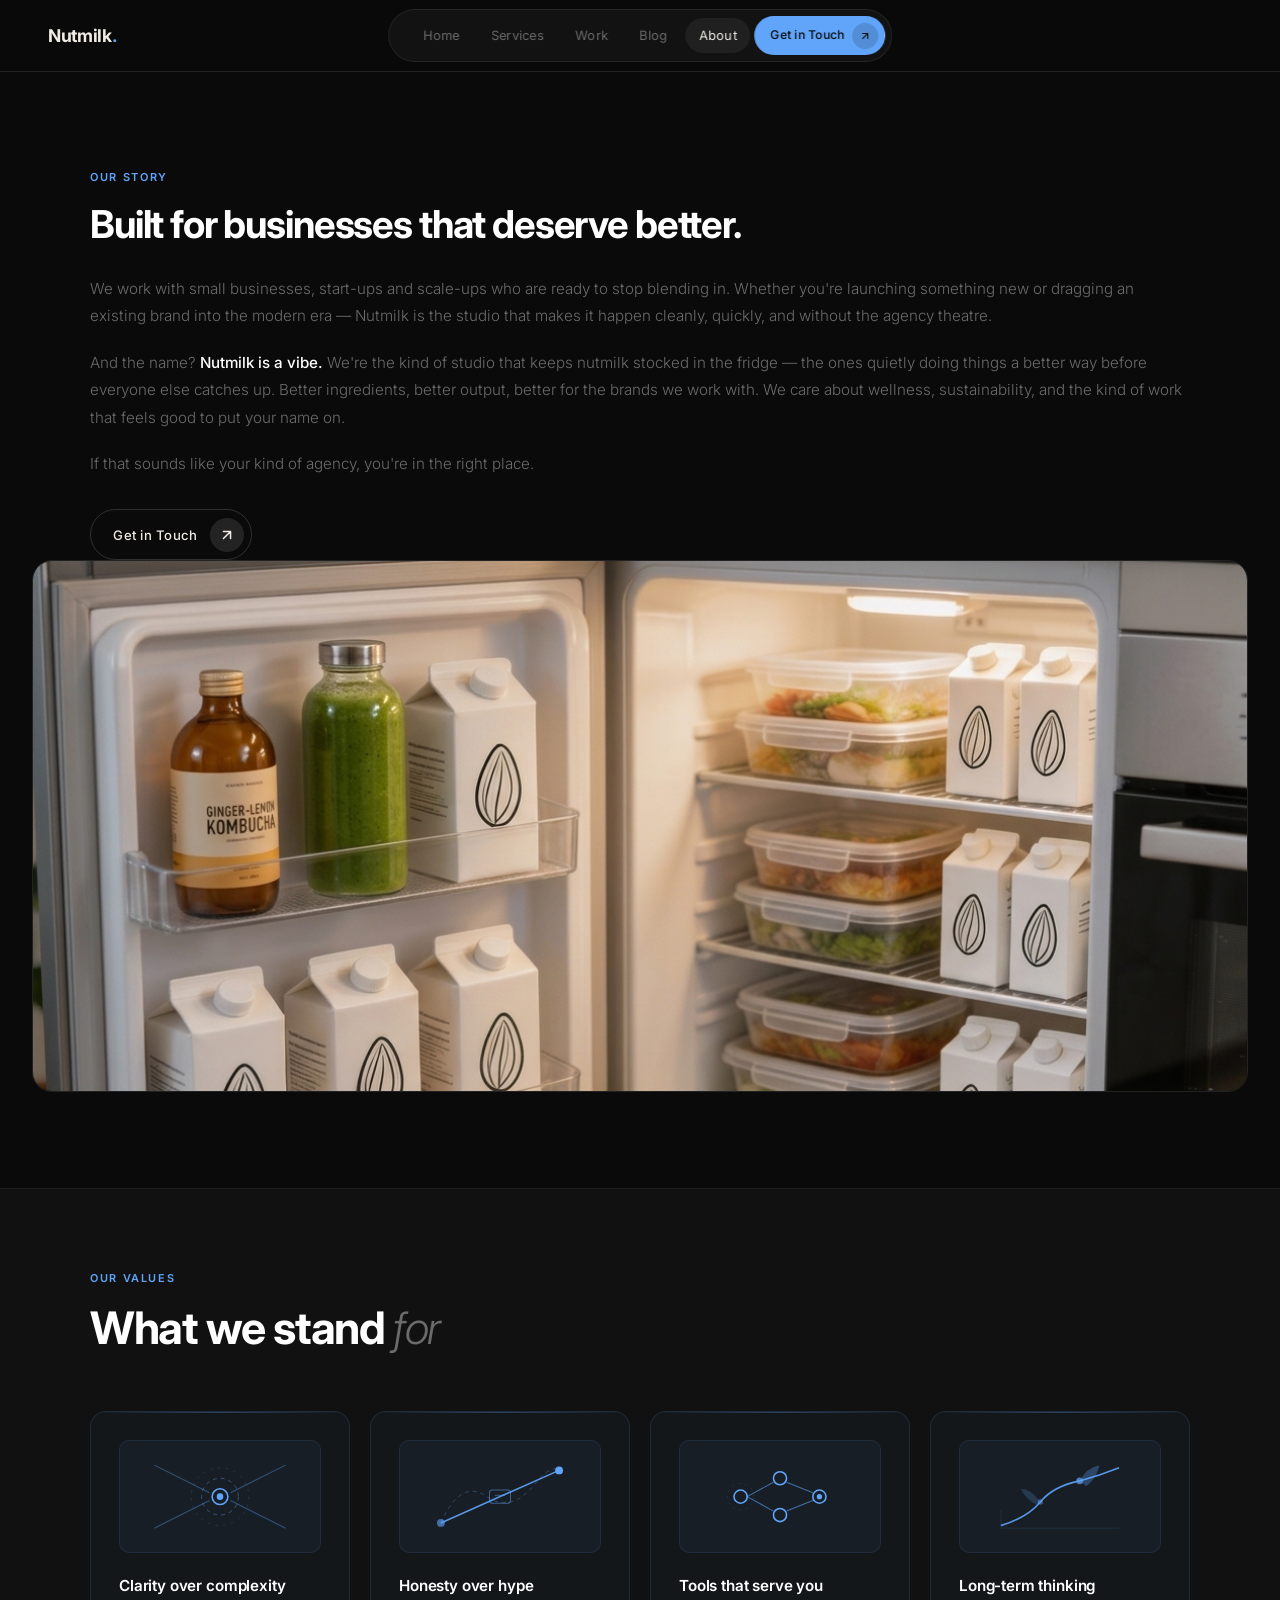
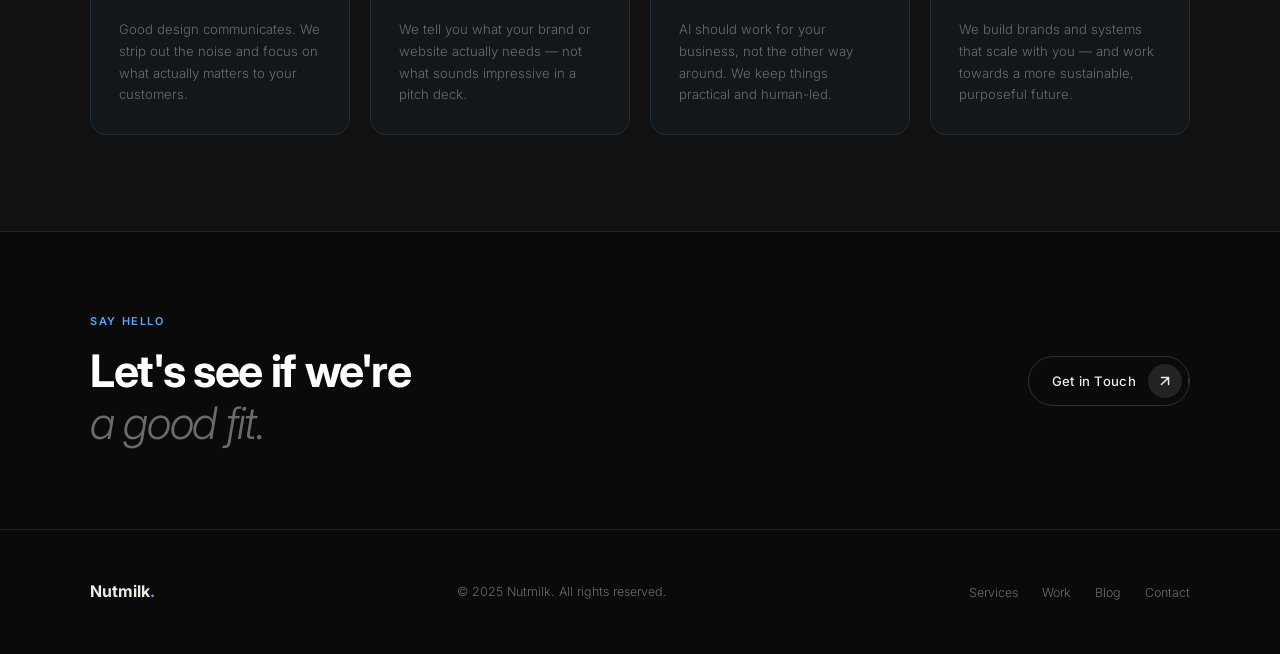
==== commit c1e957c8: "Update about.html" ====
--- a/about.html
+++ b/about.html
@@ -35,10 +35,15 @@
     .story-inner {
       max-width: var(--max-w);
       margin: 0 auto;
+      display: flex;
+      flex-direction: column;
+      gap: 3rem;
+    }
+    .story-top {
       display: grid;
       grid-template-columns: 1fr 1fr;
       gap: 5rem;
-      align-items: center;
+      align-items: start;
     }
     .story-text {}
     .story-text .label { margin-bottom: 1rem; }
@@ -65,7 +70,7 @@
     }
     .story-image-frame {
       width: 100%;
-      aspect-ratio: 4/3;
+      aspect-ratio: 16/7;
       border-radius: 20px;
       overflow: hidden;
       border: 1px solid var(--border);
@@ -250,22 +255,6 @@
           <p style="font-family:'Inter',sans-serif; font-weight:600; font-size:11px; line-height:18px; color:rgb(96,165,250); letter-spacing:0.15em; text-transform:uppercase; margin-bottom:1rem;">Our Story</p>
           <h2>Built for businesses that deserve better.</h2>
           <p>We work with small businesses, start-ups and scale-ups who are ready to stop blending in. Whether you're launching something new or dragging an existing brand into the modern era — Nutmilk is the studio that makes it happen cleanly, quickly, and without the agency theatre.</p>
-          <p>We specialise in three things:</p>
-          <ul style="margin:0.75rem 0 1rem 0; padding:0; list-style:none; display:flex; flex-direction:column; gap:0.5rem;">
-            <li style="display:flex; align-items:flex-start; gap:0.6rem; font-size:0.95rem; color:var(--text-muted); font-weight:300; line-height:1.6;">
-              <span style="width:16px; height:16px; border-radius:50%; background:rgba(96,165,250,0.15); border:1px solid rgba(96,165,250,0.3); background-image:url("data:image/svg+xml,%3Csvg width='8' height='8' viewBox='0 0 8 8' fill='none' xmlns='http://www.w3.org/2000/svg'%3E%3Cpath d='M1.5 4L3 5.5L6.5 2' stroke='%2360a5fa' stroke-width='1.2' stroke-linecap='round' stroke-linejoin='round'/%3E%3C/svg%3E"); background-repeat:no-repeat; background-position:center; flex-shrink:0; margin-top:2px; display:inline-block;"></span>
-              Website design that converts
-            </li>
-            <li style="display:flex; align-items:flex-start; gap:0.6rem; font-size:0.95rem; color:var(--text-muted); font-weight:300; line-height:1.6;">
-              <span style="width:16px; height:16px; border-radius:50%; background:rgba(96,165,250,0.15); border:1px solid rgba(96,165,250,0.3); background-image:url("data:image/svg+xml,%3Csvg width='8' height='8' viewBox='0 0 8 8' fill='none' xmlns='http://www.w3.org/2000/svg'%3E%3Cpath d='M1.5 4L3 5.5L6.5 2' stroke='%2360a5fa' stroke-width='1.2' stroke-linecap='round' stroke-linejoin='round'/%3E%3C/svg%3E"); background-repeat:no-repeat; background-position:center; flex-shrink:0; margin-top:2px; display:inline-block;"></span>
-              AI automations that buy back your time
-            </li>
-            <li style="display:flex; align-items:flex-start; gap:0.6rem; font-size:0.95rem; color:var(--text-muted); font-weight:300; line-height:1.6;">
-              <span style="width:16px; height:16px; border-radius:50%; background:rgba(96,165,250,0.15); border:1px solid rgba(96,165,250,0.3); background-image:url("data:image/svg+xml,%3Csvg width='8' height='8' viewBox='0 0 8 8' fill='none' xmlns='http://www.w3.org/2000/svg'%3E%3Cpath d='M1.5 4L3 5.5L6.5 2' stroke='%2360a5fa' stroke-width='1.2' stroke-linecap='round' stroke-linejoin='round'/%3E%3C/svg%3E"); background-repeat:no-repeat; background-position:center; flex-shrink:0; margin-top:2px; display:inline-block;"></span>
-              Brand direction that actually reflects who you are
-            </li>
-          </ul>
-          <p>Years of CRO experience means we don't just make things look good — we make them work harder.</p>
           <p>And the name? <strong style="color:#ffffff; font-weight:500;">Nutmilk is a vibe.</strong> We're the kind of studio that keeps nutmilk stocked in the fridge — the ones quietly doing things a better way before everyone else catches up. Better ingredients, better output, better for the brands we work with. We care about wellness, sustainability, and the kind of work that feels good to put your name on.</p>
           <p>If that sounds like your kind of agency, you're in the right place.</p>
           <div style="margin-top:2rem;">
@@ -277,7 +266,8 @@
             </a>
           </div>
         </div>
-        <div class="story-image">
+        </div><!-- close story-top -->
+        <div class="story-image" style="width:100%;">
           <div class="story-image-frame">
             <img src="nutmilk-about-fridge.png" alt="Nutmilk — better ingredients, better output" />
           </div>
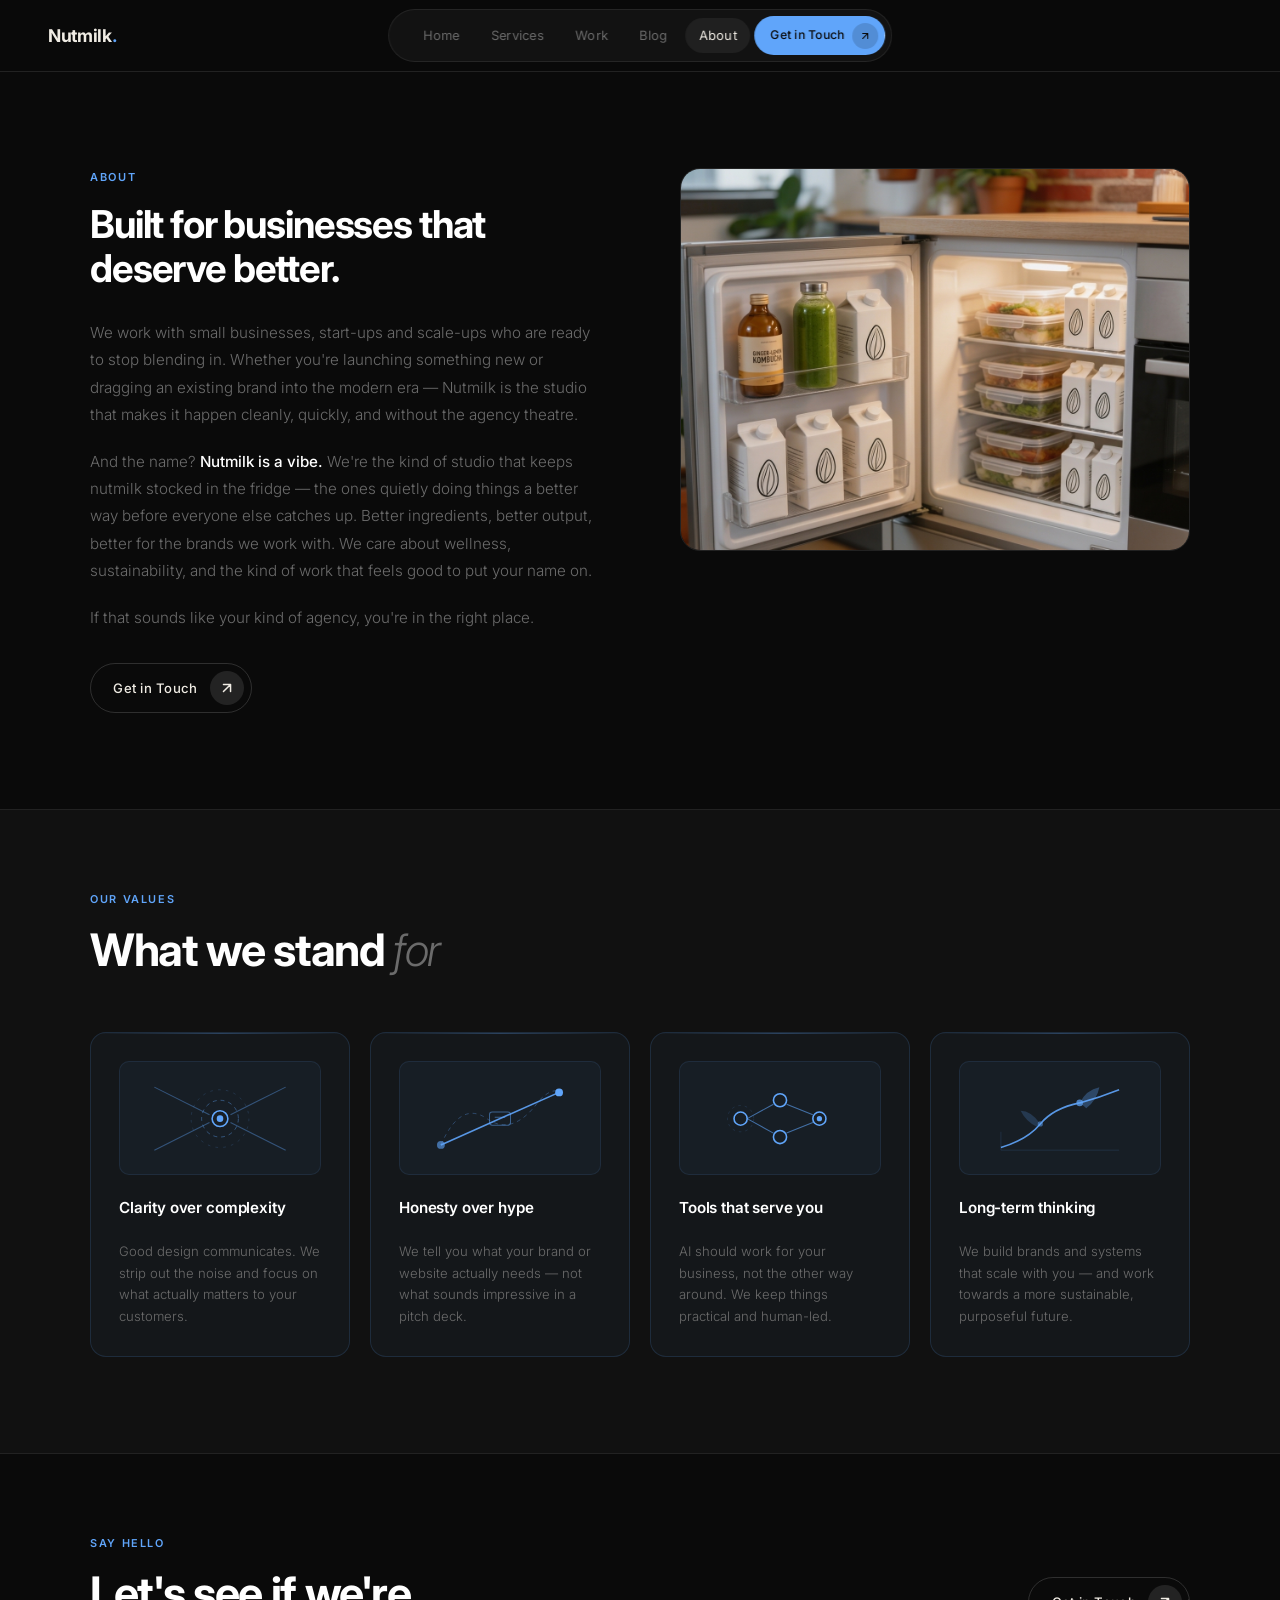
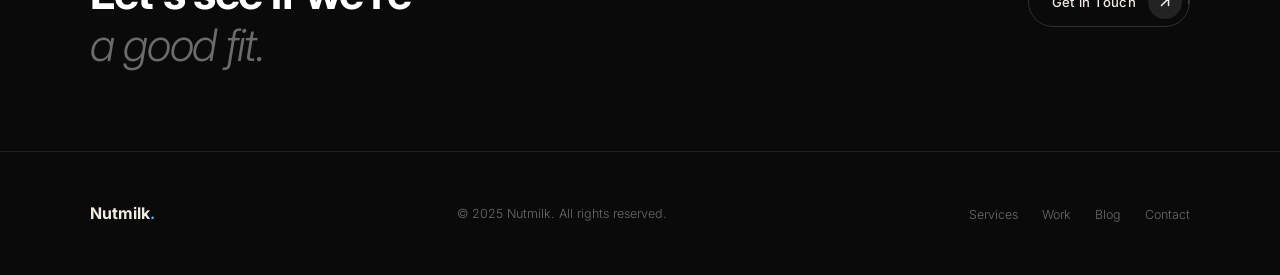
==== commit 08fdae5d: "Update about.html" ====
--- a/about.html
+++ b/about.html
@@ -35,11 +35,6 @@
     .story-inner {
       max-width: var(--max-w);
       margin: 0 auto;
-      display: flex;
-      flex-direction: column;
-      gap: 3rem;
-    }
-    .story-top {
       display: grid;
       grid-template-columns: 1fr 1fr;
       gap: 5rem;
@@ -70,7 +65,7 @@
     }
     .story-image-frame {
       width: 100%;
-      aspect-ratio: 16/7;
+      aspect-ratio: 4/3;
       border-radius: 20px;
       overflow: hidden;
       border: 1px solid var(--border);
@@ -252,7 +247,7 @@
     <section class="story-section">
       <div class="story-inner">
         <div class="story-text">
-          <p style="font-family:'Inter',sans-serif; font-weight:600; font-size:11px; line-height:18px; color:rgb(96,165,250); letter-spacing:0.15em; text-transform:uppercase; margin-bottom:1rem;">Our Story</p>
+          <p style="font-family:'Inter',sans-serif; font-weight:600; font-size:11px; line-height:18px; color:rgb(96,165,250); letter-spacing:0.15em; text-transform:uppercase; margin-bottom:1rem;">About</p>
           <h2>Built for businesses that deserve better.</h2>
           <p>We work with small businesses, start-ups and scale-ups who are ready to stop blending in. Whether you're launching something new or dragging an existing brand into the modern era — Nutmilk is the studio that makes it happen cleanly, quickly, and without the agency theatre.</p>
           <p>And the name? <strong style="color:#ffffff; font-weight:500;">Nutmilk is a vibe.</strong> We're the kind of studio that keeps nutmilk stocked in the fridge — the ones quietly doing things a better way before everyone else catches up. Better ingredients, better output, better for the brands we work with. We care about wellness, sustainability, and the kind of work that feels good to put your name on.</p>
@@ -266,8 +261,7 @@
             </a>
           </div>
         </div>
-        </div><!-- close story-top -->
-        <div class="story-image" style="width:100%;">
+        <div class="story-image">
           <div class="story-image-frame">
             <img src="nutmilk-about-fridge.png" alt="Nutmilk — better ingredients, better output" />
           </div>
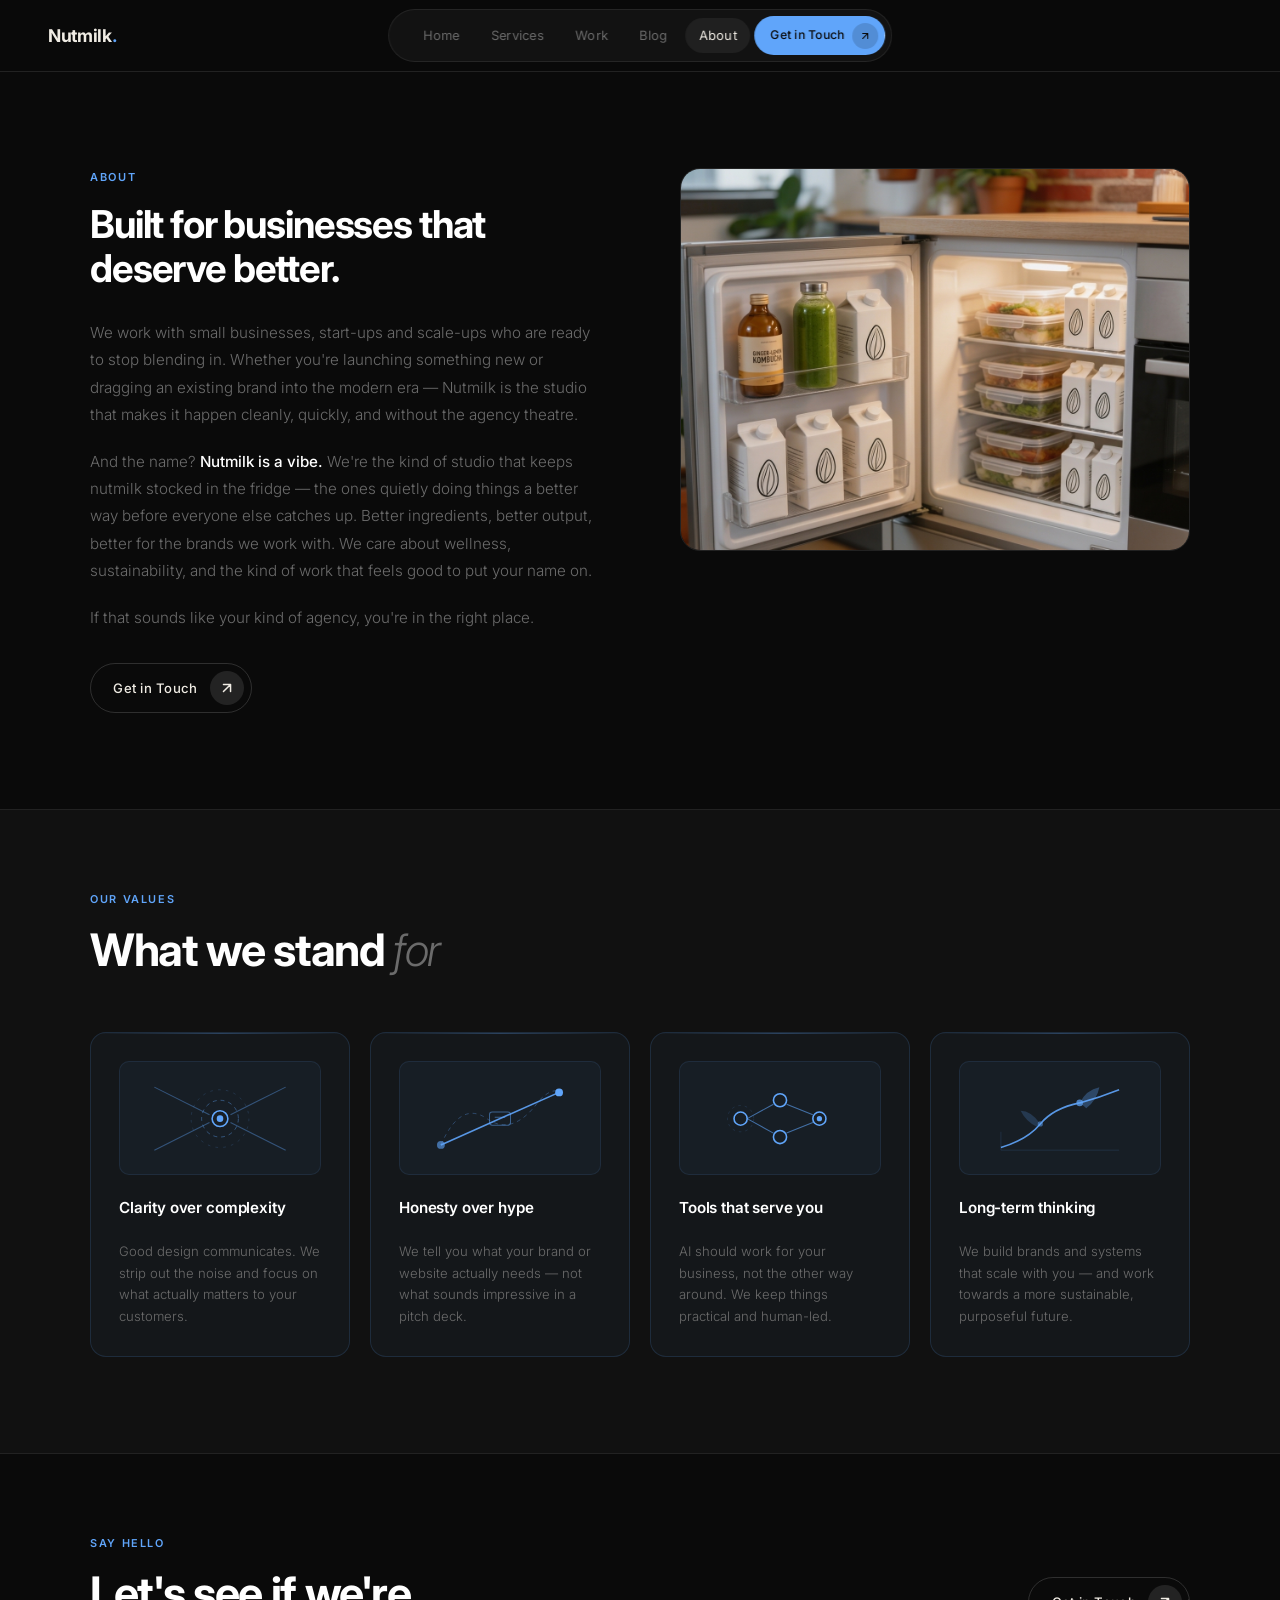
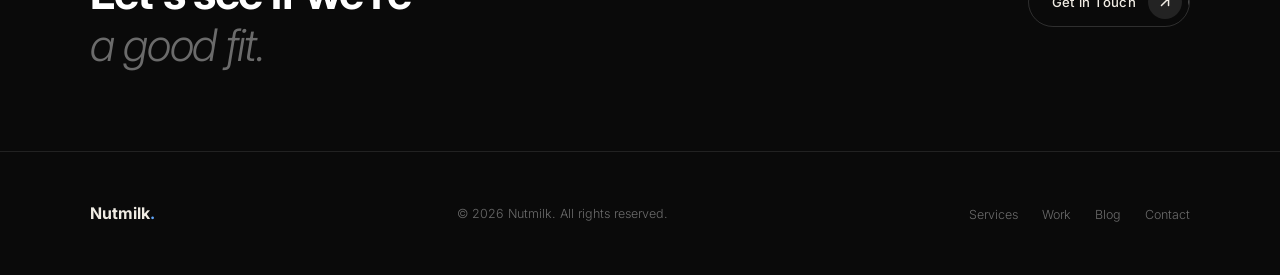
==== commit 672bdda4: "Update about.html" ====
--- a/about.html
+++ b/about.html
@@ -378,7 +378,7 @@
   <footer>
     <div class="footer-inner">
       <div class="footer-logo">Nutmilk<span>.</span></div>
-      <p class="footer-copy">&copy; 2025 Nutmilk. All rights reserved.</p>
+      <p class="footer-copy">&copy; 2026 Nutmilk. All rights reserved.</p>
       <ul class="footer-links">
         <li><a href="services.html">Services</a></li>
         <li><a href="work.html">Work</a></li>
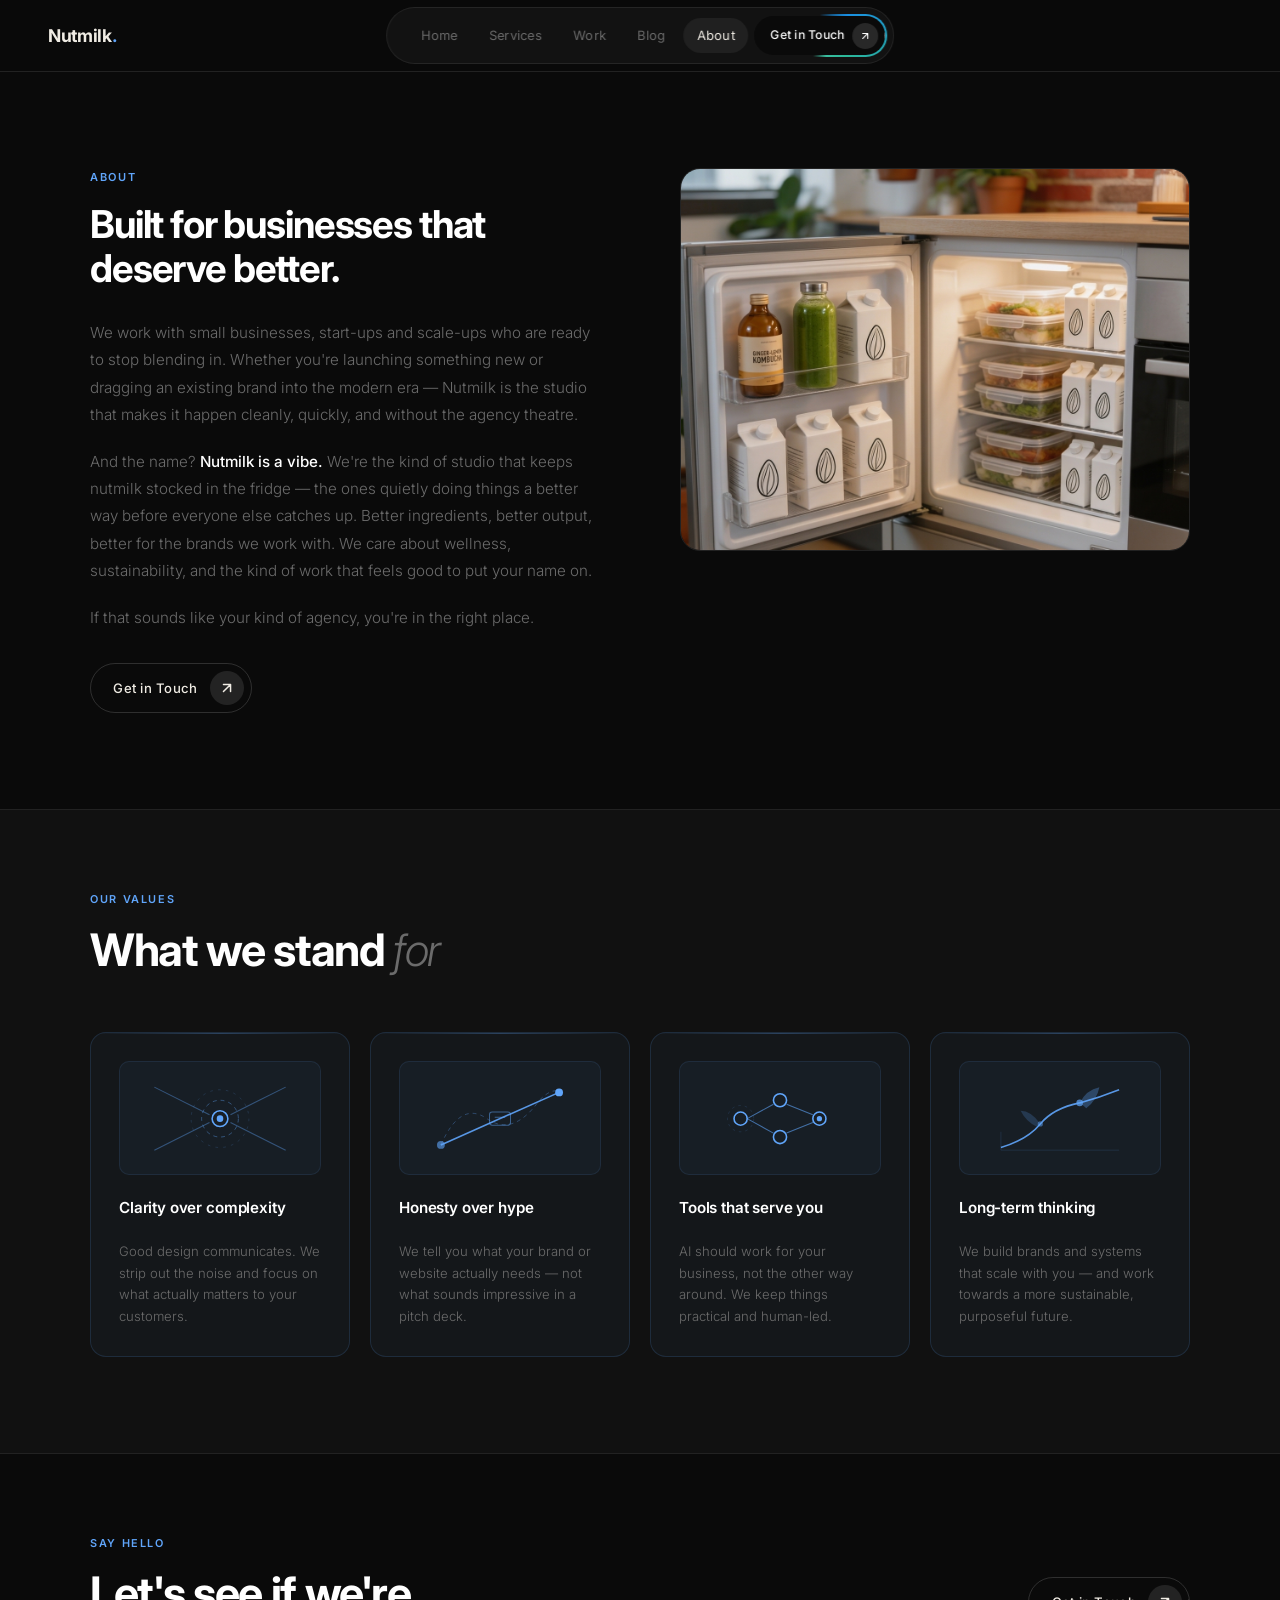
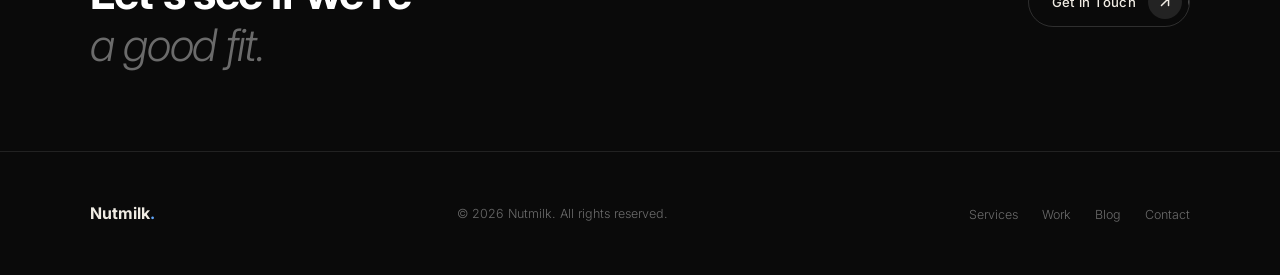
==== commit 4c9de298: "Update about.html" ====
--- a/about.html
+++ b/about.html
@@ -224,7 +224,7 @@
       <a href="work.html">Work</a>
       <a href="blog.html">Blog</a>
       <a href="about.html" class="active">About</a>
-      <a href="contact.html" class="nav-cta"><span class="nav-cta-text">Get in Touch</span><span class="nav-cta-icon"><svg width="10" height="10" viewBox="0 0 14 14" fill="none"><path d="M2 7H12M12 7L7 2M12 7L7 12" stroke="currentColor" stroke-width="1.5" stroke-linecap="round" stroke-linejoin="round"/></svg></span></a>
+      <span class="nav-cta-wrap"><span class="nav-cta-spinner"></span><a href="contact.html" class="nav-cta"><span class="nav-cta-text">Get in Touch</span><span class="nav-cta-icon"><svg width="10" height="10" viewBox="0 0 14 14" fill="none"><path d="M2 7H12M12 7L7 2M12 7L7 12" stroke="currentColor" stroke-width="1.5" stroke-linecap="round" stroke-linejoin="round"/></svg></span></a></span>
     </div>
     <button class="nav-toggle" aria-label="Toggle menu" onclick="document.getElementById('mobileMenu').classList.toggle('open')">
       <span></span><span></span><span></span>
--- a/style.css
+++ b/style.css
@@ -94,21 +94,50 @@
   color: var(--text);
   background: rgba(255,255,255,0.06);
 }
+/* ── Nav CTA — glow spin border + hover white fill ── */
+.nav-cta-wrap {
+  position: relative;
+  border-radius: 999px;
+  padding: 2px;
+  overflow: hidden;
+  display: inline-flex;
+  flex-shrink: 0;
+}
+.nav-cta-spinner {
+  position: absolute;
+  inset: -50%;
+  background: conic-gradient(
+    from 0deg,
+    transparent 0%,
+    #1A8FE3 15%,
+    #2CB89A 35%,
+    #3BBFA0 45%,
+    transparent 55%,
+    transparent 100%
+  );
+  animation: spinGlow 4s linear infinite;
+}
+@keyframes spinGlow {
+  0%   { transform: rotate(0deg); }
+  100% { transform: rotate(360deg); }
+}
 .nav-pill .nav-cta {
   position: relative !important;
+  z-index: 1 !important;
   display: inline-flex !important;
   align-items: center !important;
   gap: 0.5rem !important;
   font-size: 0.75rem !important;
   font-weight: 500 !important;
-  color: var(--bg) !important;
-  background: var(--accent) !important;
+  color: #ffffff !important;
+  background: #0a0a0a !important;
   padding: 0.42rem 0.42rem 0.42rem 1rem !important;
   border-radius: 999px !important;
   letter-spacing: 0.02em !important;
   overflow: hidden !important;
-  transition: background 0.2s !important;
+  transition: color 0.3s !important;
   white-space: nowrap !important;
+  text-decoration: none !important;
 }
 .nav-pill .nav-cta::before {
   content: '' !important;
@@ -118,10 +147,14 @@
   transform: translateX(100%) !important;
   transition: transform 0.4s cubic-bezier(0.16, 1, 0.3, 1) !important;
   border-radius: 999px !important;
+  z-index: 0 !important;
 }
 .nav-pill .nav-cta:hover::before { transform: translateX(0) !important; }
-.nav-pill .nav-cta:hover { color: var(--bg) !important; background: var(--accent) !important; }
-.nav-cta-text { position: relative; z-index: 1; }
+.nav-pill .nav-cta:hover { color: #0a0a0a !important; }
+.nav-cta-text {
+  position: relative;
+  z-index: 1;
+}
 .nav-cta-icon {
   position: relative;
   z-index: 1;
@@ -131,15 +164,19 @@
   width: 26px;
   height: 26px;
   border-radius: 50%;
-  background: rgba(0,0,0,0.15);
+  background: rgba(255,255,255,0.12);
   flex-shrink: 0;
-  transition: background 0.3s;
+  transition: background 0.3s, color 0.3s;
+  color: #ffffff;
 }
 .nav-cta-icon svg {
   transform: rotate(-45deg);
   transition: transform 0.4s cubic-bezier(0.16, 1, 0.3, 1);
 }
-.nav-pill .nav-cta:hover .nav-cta-icon { background: rgba(0,0,0,0.2); }
+.nav-pill .nav-cta:hover .nav-cta-icon {
+  background: rgba(0,0,0,0.12);
+  color: #0a0a0a;
+}
 .nav-pill .nav-cta:hover .nav-cta-icon svg { transform: rotate(0deg); }
 
 /* Mobile nav toggle */
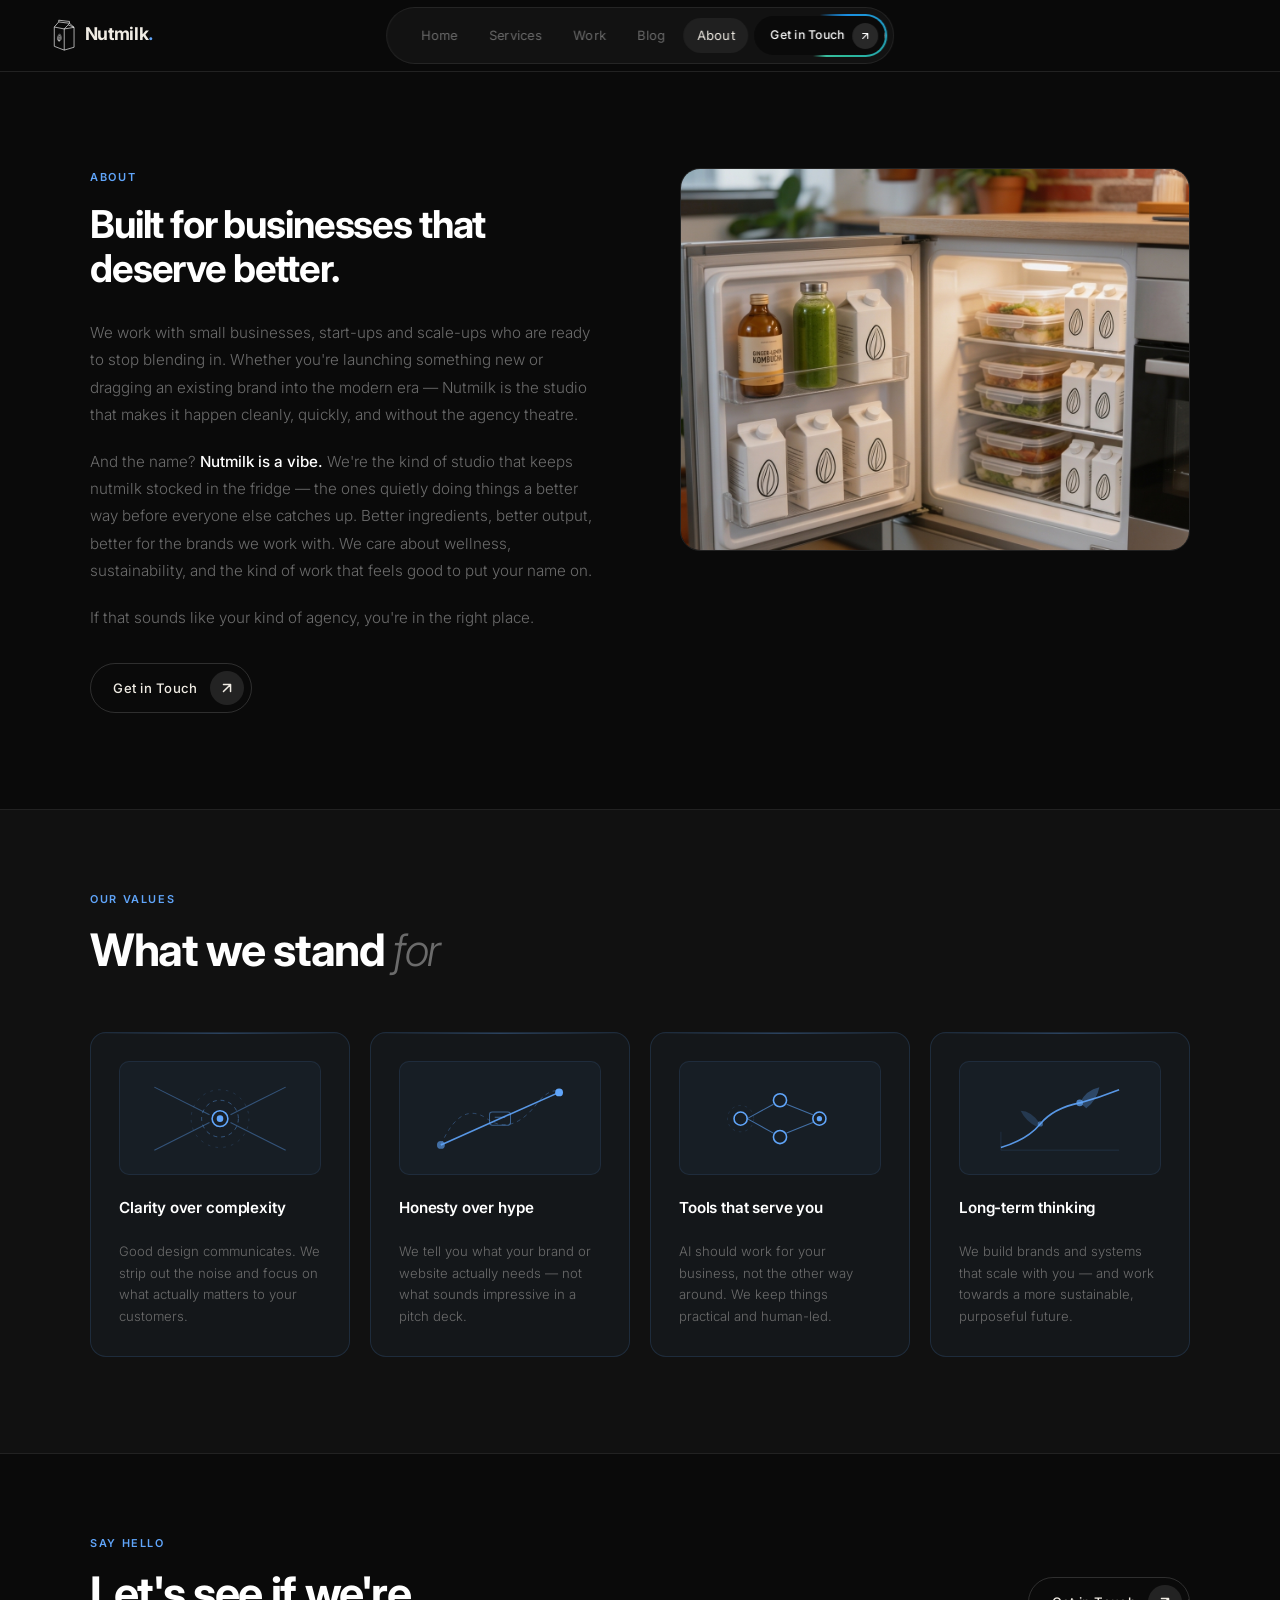
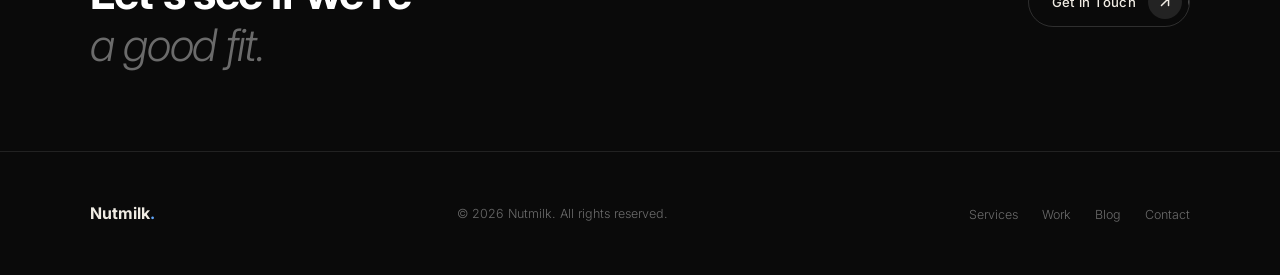
==== commit 769472c4: "Update about.html" ====
--- a/about.html
+++ b/about.html
@@ -6,6 +6,7 @@
   <title>About — Nutmilk</title>
   <meta name="description" content="Nutmilk is a design and AI studio helping small businesses, start-ups and scale-ups grow with clarity and purpose." />
   <link rel="stylesheet" href="style.css" />
+  <link rel="icon" type="image/svg+xml" href="Nutmilk-Icon.svg" />
   <style>
 
     /* ── Page hero ─────────────────────────────── */
@@ -217,7 +218,7 @@
 <body>
 
   <nav>
-    <a href="index.html" class="nav-logo">Nutmilk<span>.</span></a>
+    <a href="index.html" class="nav-logo"><img src="Nutmilk-Icon.svg" alt="Nutmilk icon" style="width:32px;height:32px;display:inline-block;vertical-align:middle;margin-right:0.3rem;position:relative;top:-1px;" />Nutmilk<span>.</span></a>
     <div class="nav-pill">
       <a href="index.html">Home</a>
       <a href="services.html">Services</a>
@@ -226,8 +227,15 @@
       <a href="about.html" class="active">About</a>
       <span class="nav-cta-wrap"><span class="nav-cta-spinner"></span><a href="contact.html" class="nav-cta"><span class="nav-cta-text">Get in Touch</span><span class="nav-cta-icon"><svg width="10" height="10" viewBox="0 0 14 14" fill="none"><path d="M2 7H12M12 7L7 2M12 7L7 12" stroke="currentColor" stroke-width="1.5" stroke-linecap="round" stroke-linejoin="round"/></svg></span></a></span>
     </div>
-    <button class="nav-toggle" aria-label="Toggle menu" onclick="document.getElementById('mobileMenu').classList.toggle('open')">
-      <span></span><span></span><span></span>
+    <button class="nav-toggle" aria-label="Toggle menu" id="navToggle" onclick="
+      var menu = document.getElementById('mobileMenu');
+      var btn = document.getElementById('navToggle');
+      menu.classList.toggle('open');
+      btn.classList.toggle('open');
+    ">
+      <span class="bar bar1"></span>
+      <span class="bar bar2"></span>
+      <span class="bar bar3"></span>
     </button>
   </nav>
   <div class="nav-mobile-menu" id="mobileMenu">
--- a/style.css
+++ b/style.css
@@ -190,12 +190,23 @@
   padding: 4px;
   z-index: 2;
 }
-.nav-toggle span {
+.nav-toggle .bar {
   display: block;
   width: 24px;
   height: 1.5px;
   background: var(--text);
-  transition: transform 0.3s var(--ease), opacity 0.3s;
+  transition: transform 0.35s var(--ease), opacity 0.25s, width 0.3s;
+  transform-origin: center;
+}
+.nav-toggle.open .bar1 {
+  transform: translateY(6.5px) rotate(45deg);
+}
+.nav-toggle.open .bar2 {
+  opacity: 0;
+  width: 0;
+}
+.nav-toggle.open .bar3 {
+  transform: translateY(-6.5px) rotate(-45deg);
 }
 .nav-mobile-menu {
   display: none;
